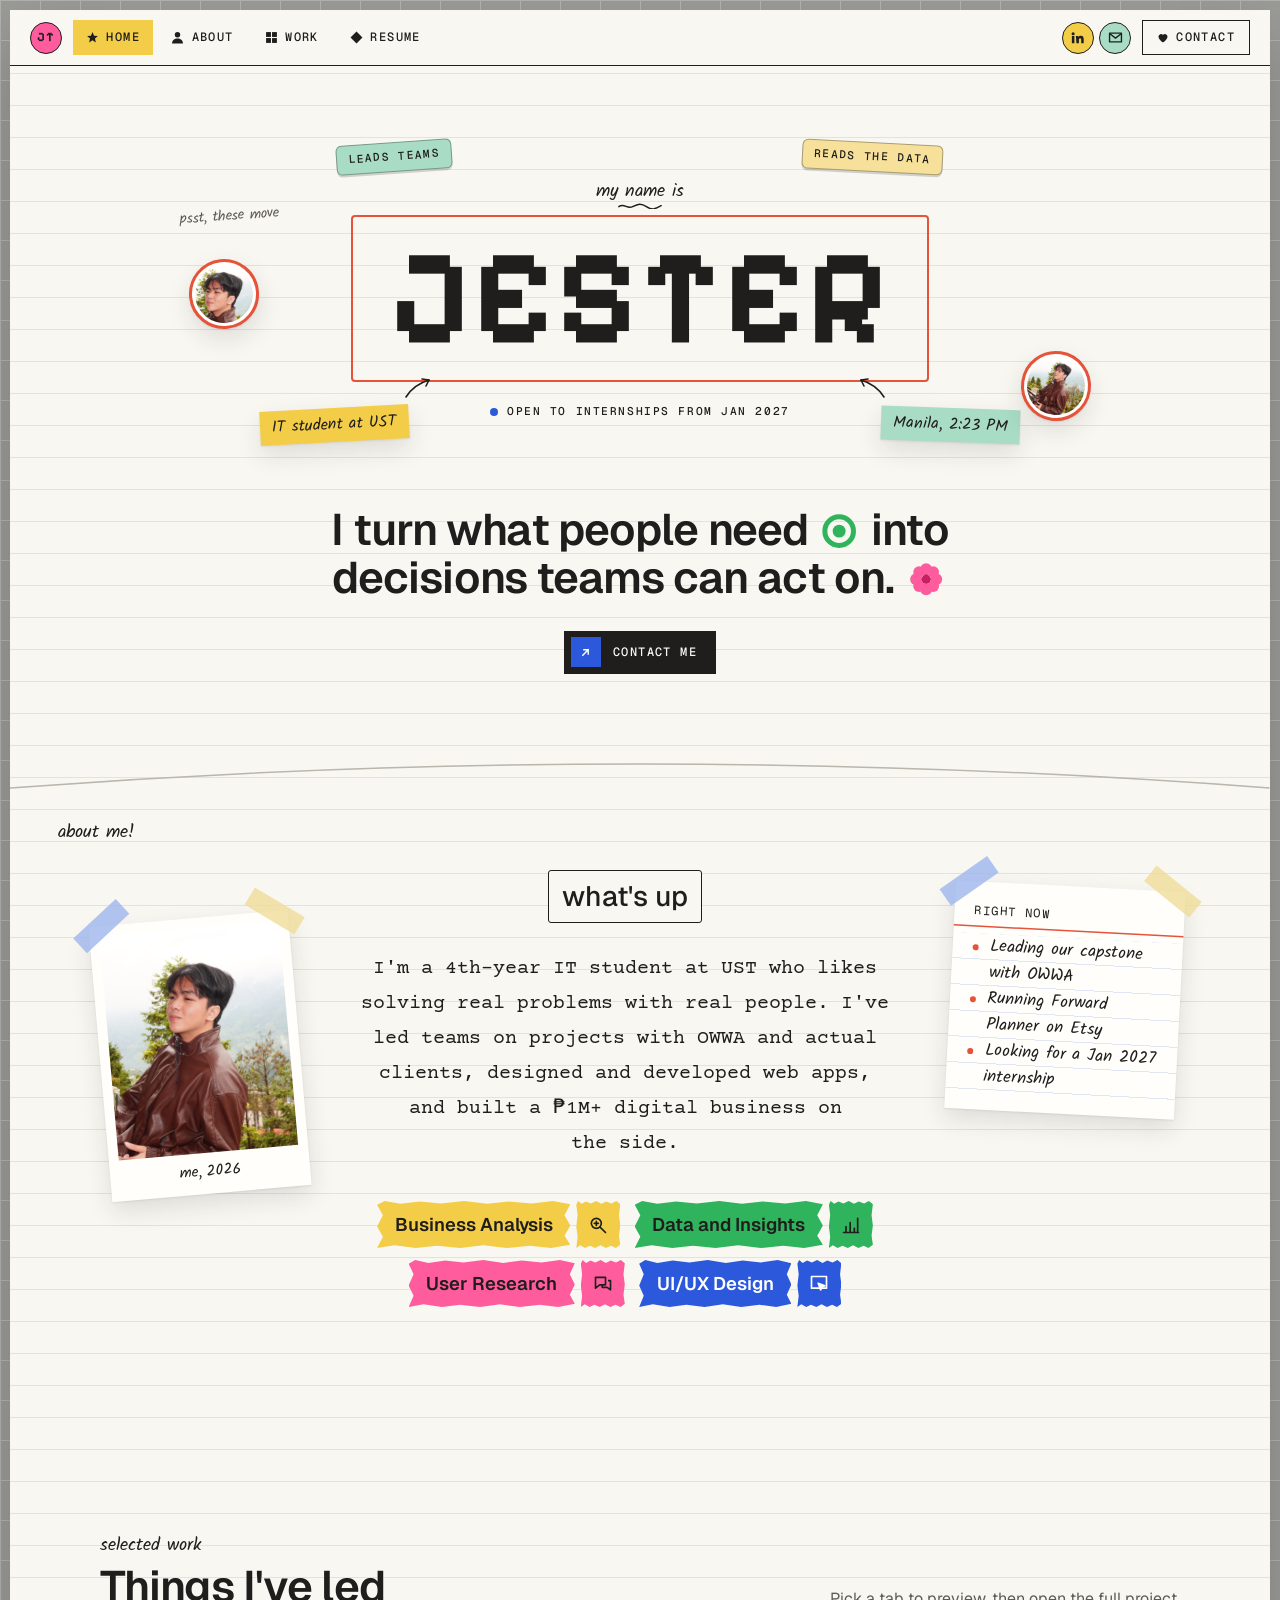
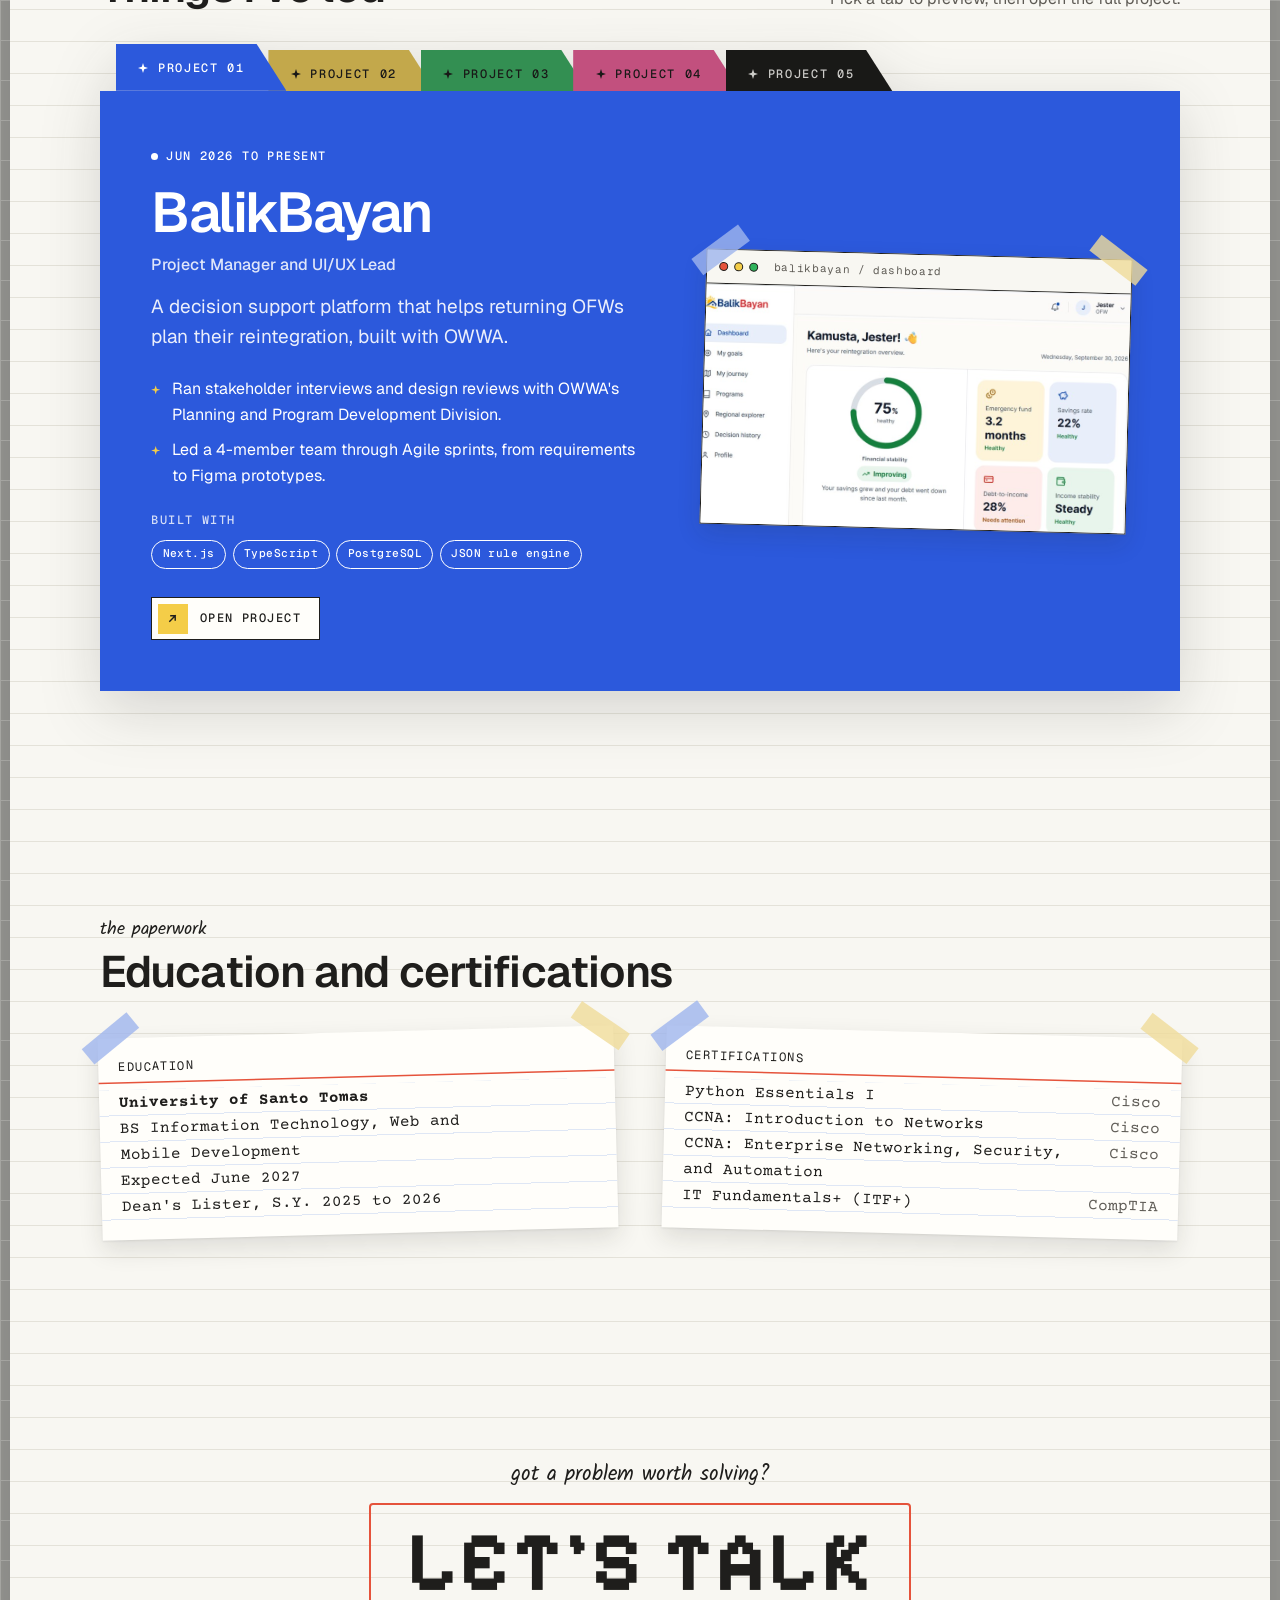
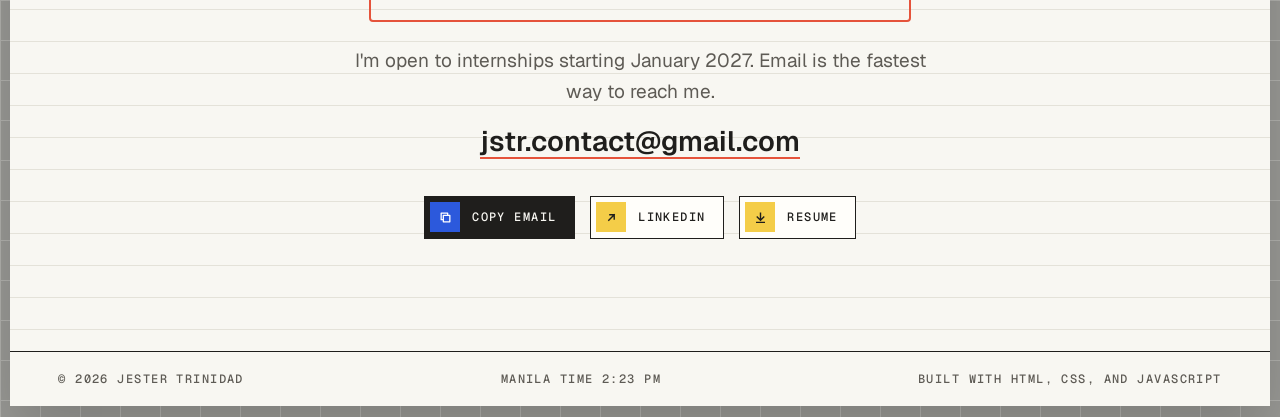
==== index.html @ 0c41a5ee "Launch Portfolio" ====
<!doctype html>
<html lang="en">
<head>
  <meta charset="utf-8">
  <meta name="viewport" content="width=device-width, initial-scale=1">
  <title>Jester Trinidad | IT student in analytics, business, and product</title>
  <meta name="description" content="Jester Trinidad is an IT student at the University of Santo Tomas who leads projects from stakeholder research to data-informed design.">

  <meta property="og:title" content="Jester Trinidad">
  <meta property="og:description" content="IT student at UST, founder of Forward Planner, and project lead on systems built with real clients.">
  <meta property="og:url" content="https://jestertrinidad.com">
  <meta property="og:type" content="website">

  <link rel="icon" href="assets/favicon.svg" type="image/svg+xml">

  <link rel="preconnect" href="https://fonts.googleapis.com">
  <link rel="preconnect" href="https://fonts.gstatic.com" crossorigin>
  <link href="https://fonts.googleapis.com/css2?family=Courier+Prime:wght@400;700&family=Geist:wght@400;500;600&family=Geist+Mono:wght@500&family=Kalam&family=Pixelify+Sans:wght@700&display=swap" rel="stylesheet">

  <link rel="stylesheet" href="css/base.css">
  <link rel="stylesheet" href="css/components.css">
  <link rel="stylesheet" href="css/pages.css">
</head>
<body>
  <a class="skip-link" href="#main">Skip to content</a>

  <div class="page">

    <!-- ============ Nav ============ -->
    <header class="nav mono">
      <nav class="nav__left" aria-label="Main">
        <a class="nav__logo" href="#top" aria-label="Jester Trinidad, home">JT</a>
        <a class="nav__link" href="#top" aria-current="page">
          <svg viewBox="0 0 24 24" fill="currentColor" aria-hidden="true"><path d="M12 2l2.9 6.6 7.1.6-5.4 4.7 1.6 7.1L12 17.3 5.8 21l1.6-7.1L2 9.2l7.1-.6z"/></svg>
          <span>Home</span>
        </a>
        <a class="nav__link" href="#about">
          <svg viewBox="0 0 24 24" fill="currentColor" aria-hidden="true"><circle cx="12" cy="7" r="5"/><path d="M2 23c0-6 4.5-9 10-9s10 3 10 9z"/></svg>
          <span>About</span>
        </a>
        <a class="nav__link" href="#work">
          <svg viewBox="0 0 24 24" fill="currentColor" aria-hidden="true"><rect x="2" y="2" width="9" height="9"/><rect x="13" y="2" width="9" height="9"/><rect x="2" y="13" width="9" height="9"/><rect x="13" y="13" width="9" height="9"/></svg>
          <span>Work</span>
        </a>
        <a class="nav__link" href="assets/Jester_Trinidad_Resume.pdf" download>
          <svg viewBox="0 0 24 24" fill="currentColor" aria-hidden="true"><path d="M12 1l11 11-11 11L1 12z"/></svg>
          <span>Resume</span>
        </a>
      </nav>

      <div class="nav__right">
        <a class="icon-btn icon-btn--butter" href="https://www.linkedin.com/in/jester-trinidad-b1739522a" target="_blank" rel="noopener" aria-label="LinkedIn">
          <svg viewBox="0 0 24 24" fill="currentColor" aria-hidden="true"><path d="M4.98 3.5a2.5 2.5 0 1 1 0 5 2.5 2.5 0 0 1 0-5zM3 9.5h4V21H3zM9.5 9.5h3.8v1.6h.05c.53-1 1.84-2.05 3.78-2.05 4.04 0 4.79 2.66 4.79 6.12V21h-4v-5.1c0-1.22-.02-2.78-1.7-2.78-1.7 0-1.96 1.33-1.96 2.7V21h-4z"/></svg>
        </a>
        <a class="icon-btn icon-btn--mint" href="mailto:jstr.contact@gmail.com" aria-label="Email">
          <svg viewBox="0 0 24 24" fill="none" stroke="currentColor" stroke-width="2.2" stroke-linejoin="round" aria-hidden="true"><rect x="2.5" y="5" width="19" height="14"/><path d="M3 6l9 7 9-7"/></svg>
        </a>
        <a class="nav__contact" href="#contact">
          <svg viewBox="0 0 24 24" fill="currentColor" aria-hidden="true"><path d="M12 21s-9-5.6-9-12a5 5 0 0 1 9-3 5 5 0 0 1 9 3c0 6.4-9 12-9 12z"/></svg>
          Contact
        </a>
      </div>
    </header>

    <main id="main">

      <!-- ============ Hero ============ -->
      <section class="hero" id="top">
        <div class="hero__stage">
          <span class="sticker sticker--mint hero__tag hero__tag--a" data-drag>Leads teams</span>
          <span class="sticker sticker--butter hero__tag hero__tag--b" data-drag>Reads the data</span>

          <p class="hand hero__hi">
            my name is
            <svg viewBox="0 0 50 8" fill="none" stroke="currentColor" stroke-width="1.6" stroke-linecap="round" aria-hidden="true"><path d="M2 5c6-4 9 3 15 0s9-4 15 0 9 3 16-1"/></svg>
          </p>

          <div class="namebox">
            <h1 class="namebox__name" aria-label="Jester Trinidad">
              <span aria-hidden="true">J</span><span aria-hidden="true">E</span><span aria-hidden="true">S</span><span aria-hidden="true">T</span><span aria-hidden="true">E</span><span aria-hidden="true">R</span>
            </h1>
          </div>

          <div class="hero__notes">
            <div class="hero__note-wrap hero__note-wrap--left">
              <svg viewBox="0 0 30 24" fill="none" stroke="currentColor" stroke-width="1.6" stroke-linecap="round" stroke-linejoin="round" aria-hidden="true"><path d="M3 21C8 13 16 7 26 4"/><path d="M19 3l7 1-3 6"/></svg>
              <span class="note note--butter" data-drag>IT student at UST</span>
            </div>

            <p class="status"><span class="status__dot" aria-hidden="true"></span>Open to internships from Jan 2027</p>

            <div class="hero__note-wrap hero__note-wrap--right">
              <svg viewBox="0 0 30 24" fill="none" stroke="currentColor" stroke-width="1.6" stroke-linecap="round" stroke-linejoin="round" aria-hidden="true"><path d="M3 21C8 13 16 7 26 4"/><path d="M19 3l7 1-3 6"/></svg>
              <span class="note note--mint" data-drag>Manila, <time data-clock>PH</time></span>
            </div>
          </div>

          <div class="avatar hero__avatar hero__avatar--a" data-drag>
            <img src="assets/images/jester-avatar.jpg" alt="" width="320" height="320">
          </div>
          <div class="avatar hero__avatar hero__avatar--b" data-drag>
            <img src="assets/images/jester-avatar-wide.jpg" alt="" width="320" height="320">
          </div>
          <p class="hand hero__hint" aria-hidden="true">psst, these move</p>
        </div>

        <h2 class="hero__line">
          I turn what people need
          <svg class="glyph" viewBox="0 0 24 24" aria-hidden="true"><circle cx="12" cy="12" r="10" fill="none" stroke="#2fb35c" stroke-width="3.5"/><circle cx="12" cy="12" r="4.5" fill="#2fb35c"/></svg>
          into decisions teams can act on.
          <svg class="glyph" viewBox="0 0 24 24" aria-hidden="true"><g fill="#ff5c9e"><circle cx="12" cy="5" r="4.2"/><circle cx="12" cy="19" r="4.2"/><circle cx="5" cy="12" r="4.2"/><circle cx="19" cy="12" r="4.2"/><circle cx="7" cy="7" r="4"/><circle cx="17" cy="7" r="4"/><circle cx="7" cy="17" r="4"/><circle cx="17" cy="17" r="4"/></g><circle cx="12" cy="12" r="3.2" fill="#c81e62"/></svg>
        </h2>

        <a class="btn" href="#contact">
          <span class="btn__icon"><svg viewBox="0 0 24 24" fill="none" stroke="currentColor" stroke-width="2.6" stroke-linecap="square" aria-hidden="true"><path d="M7 17L17 7M9 7h8v8"/></svg></span>
          Contact me
        </a>
      </section>

      <svg class="divider" viewBox="0 0 1200 40" preserveAspectRatio="none" fill="none" stroke="currentColor" stroke-width="1.5" aria-hidden="true"><path d="M0 34 Q600 -14 1200 34"/></svg>

      <!-- ============ About ============ -->
      <section class="section about" id="about">
        <p class="hand about__kicker">about me!</p>

        <div class="about__grid">
          <figure class="polaroid tape about__photo" data-drag>
            <img src="assets/images/jester-portrait.jpg" alt="Jester Trinidad in a brown leather jacket, leaning on a balcony rail with misty mountains behind him" width="800" height="1000">
            <figcaption>me, 2026</figcaption>
          </figure>

          <div class="about__center">
            <span class="boxlabel">what's up</span>
            <p class="about__text">
              I'm a 4th-year IT student at UST who likes solving real problems with real people.
              I've led teams on projects with OWWA and actual clients, designed and developed web apps,
              and built a ₱1M+ digital business on the side.
            </p>

            <ul class="chip-row">
              <li class="chip" style="--chip: var(--butter);">
                <span class="chip__label">Business Analysis</span>
                <span class="chip__icon"><svg viewBox="0 0 24 24" fill="none" stroke="currentColor" stroke-width="2" stroke-linecap="round" stroke-linejoin="round" aria-hidden="true"><circle cx="10" cy="10" r="6"/><path d="M14.5 14.5L21 21M7.5 10h5M10 7.5v5"/></svg></span>
              </li>
              <li class="chip" style="--chip: var(--green);">
                <span class="chip__label">Data and Insights</span>
                <span class="chip__icon"><svg viewBox="0 0 24 24" fill="none" stroke="currentColor" stroke-width="2" stroke-linecap="round" aria-hidden="true"><path d="M3 21h18M6 21v-7M11 21V9M16 21v-5M20 21V4"/></svg></span>
              </li>
              <li class="chip" style="--chip: var(--pink);">
                <span class="chip__label">User Research</span>
                <span class="chip__icon"><svg viewBox="0 0 24 24" fill="none" stroke="currentColor" stroke-width="2" stroke-linejoin="round" aria-hidden="true"><path d="M3 4h12v9H8l-5 4z"/><path d="M18 8h3v11l-4-3h-6v-3"/></svg></span>
              </li>
              <li class="chip" style="--chip: var(--blue); --chip-ink: #fff;">
                <span class="chip__label">UI/UX Design</span>
                <span class="chip__icon"><svg viewBox="0 0 24 24" fill="none" stroke="currentColor" stroke-width="2" stroke-linejoin="round" aria-hidden="true"><rect x="3" y="3" width="18" height="14"/><path d="M11 11l8 3-3.5 1.5L14 19z" fill="currentColor"/></svg></span>
              </li>
            </ul>
          </div>

          <aside class="index-card tape about__card" data-drag>
            <p class="index-card__title">Right now</p>
            <ul>
              <li>Leading our capstone with OWWA</li>
              <li>Running Forward Planner on Etsy</li>
              <li>Looking for a Jan 2027 internship</li>
            </ul>
          </aside>
        </div>
      </section>

      <!-- ============ Work ============ -->
      <section class="section work" id="work">
        <div class="work__head">
          <div>
            <p class="hand">selected work</p>
            <h2>Things I've led</h2>
          </div>
          <p class="muted">Pick a tab to preview, then open the full project.</p>
        </div>

        <div class="stack">
          <div class="stack__tabs" role="tablist" aria-label="Projects">
            <button class="stack__tab" role="tab" id="tab-1" aria-controls="panel-1" aria-selected="true" style="--tab: var(--blue); --tab-ink: #fff;">
              <svg viewBox="0 0 10 10" fill="currentColor" aria-hidden="true"><path d="M5 0l1.2 3.8L10 5 6.2 6.2 5 10 3.8 6.2 0 5l3.8-1.2z"/></svg>
              Project 01
            </button>
            <button class="stack__tab" role="tab" id="tab-2" aria-controls="panel-2" aria-selected="false" tabindex="-1" style="--tab: var(--butter); --tab-ink: var(--ink);">
              <svg viewBox="0 0 10 10" fill="currentColor" aria-hidden="true"><path d="M5 0l1.2 3.8L10 5 6.2 6.2 5 10 3.8 6.2 0 5l3.8-1.2z"/></svg>
              Project 02
            </button>
            <button class="stack__tab" role="tab" id="tab-3" aria-controls="panel-3" aria-selected="false" tabindex="-1" style="--tab: var(--green); --tab-ink: var(--ink);">
              <svg viewBox="0 0 10 10" fill="currentColor" aria-hidden="true"><path d="M5 0l1.2 3.8L10 5 6.2 6.2 5 10 3.8 6.2 0 5l3.8-1.2z"/></svg>
              Project 03
            </button>
            <button class="stack__tab" role="tab" id="tab-4" aria-controls="panel-4" aria-selected="false" tabindex="-1" style="--tab: var(--pink); --tab-ink: var(--ink);">
              <svg viewBox="0 0 10 10" fill="currentColor" aria-hidden="true"><path d="M5 0l1.2 3.8L10 5 6.2 6.2 5 10 3.8 6.2 0 5l3.8-1.2z"/></svg>
              Project 04
            </button>
            <button class="stack__tab" role="tab" id="tab-5" aria-controls="panel-5" aria-selected="false" tabindex="-1" style="--tab: var(--ink); --tab-ink: var(--paper);">
              <svg viewBox="0 0 10 10" fill="currentColor" aria-hidden="true"><path d="M5 0l1.2 3.8L10 5 6.2 6.2 5 10 3.8 6.2 0 5l3.8-1.2z"/></svg>
              Project 05
            </button>
          </div>

          <!-- 01 BalikBayan -->
          <article class="stack__panel" role="tabpanel" id="panel-1" aria-labelledby="tab-1" style="--panel: var(--blue); --panel-ink: #fff; --panel-accent: var(--butter);">
            <div>
              <p class="mono panel__meta">Jun 2026 to present</p>
              <h3 class="panel__title">BalikBayan</h3>
              <p class="panel__role">Project Manager and UI/UX Lead</p>
              <p class="panel__lede">A decision support platform that helps returning OFWs plan their reintegration, built with OWWA.</p>
              <ul class="panel__points">
                <li>Ran stakeholder interviews and design reviews with OWWA&#x27;s Planning and Program Development Division.</li>
                <li>Led a 4-member team through Agile sprints, from requirements to Figma prototypes.</li>
              </ul>
              <p class="mono panel__label">Built with</p>
              <ul class="tech"><li>Next.js</li><li>TypeScript</li><li>PostgreSQL</li><li>JSON rule engine</li></ul>
              <div class="panel__actions">
                <a class="btn btn--light" href="projects/balikbayan.html">
                  <span class="btn__icon"><svg viewBox="0 0 24 24" fill="none" stroke="currentColor" stroke-width="2.6" stroke-linecap="square" aria-hidden="true"><path d="M7 17L17 7M9 7h8v8"/></svg></span>
                  Open project
                </a>
              </div>
            </div>
            <a class="shot tape panel__shot" href="projects/balikbayan.html" tabindex="-1" aria-hidden="true"><div class="shot__bar" aria-hidden="true"><span></span><span></span><span></span><span class="shot__url">balikbayan / dashboard</span></div><img src="assets/images/projects/balikbayan.jpg" alt="BalikBayan dashboard showing a financial stability score and cards for emergency fund, savings rate, debt-to-income, and income stability" loading="lazy"></a>
          </article>
          <!-- 02 Just Elias -->
          <article class="stack__panel" role="tabpanel" id="panel-2" aria-labelledby="tab-2" hidden style="--panel: var(--butter); --panel-ink: var(--ink); --panel-accent: var(--red);">
            <div>
              <p class="mono panel__meta">Jan 2023 to present</p>
              <h3 class="panel__title"> Forward Planner</h3>
              <p class="panel__role">Founder and Growth Strategist</p>
              <p class="panel__lede">My digital business. I sell digital planners on Etsy through Forward Planner and run paid promotions for app and digital product brands.</p>
              <ul class="panel__points">
                <li>Grew the business to ₱1M+ in revenue within 18 months.</li>
                <li>Compared engagement across 3 platforms, shifted to short-form video, and grew a 500K+ combined audience.</li>
              </ul>
              <p class="mono panel__label">Skills used</p>
              <ul class="tech"><li>Social analytics</li><li>Etsy</li><li>Pricing</li><li>Negotiation</li></ul>
              <div class="panel__actions">
                <a class="btn btn--light" href="projects/just-elias.html">
                  <span class="btn__icon"><svg viewBox="0 0 24 24" fill="none" stroke="currentColor" stroke-width="2.6" stroke-linecap="square" aria-hidden="true"><path d="M7 17L17 7M9 7h8v8"/></svg></span>
                  Open project
                </a>
              </div>
            </div>
            <a class="shot tape panel__shot" href="projects/just-elias.html" tabindex="-1" aria-hidden="true"><div class="shot__bar" aria-hidden="true"><span></span><span></span><span></span><span class="shot__url">etsy.com/shop/ForwardPlanner</span></div><div class="shot__cover" style="--cover: var(--card);"><strong>FORWARD PLANNER</strong><span>digital planners on Etsy</span></div></a>
          </article>
          <!-- 03 Komyut AI -->
          <article class="stack__panel" role="tabpanel" id="panel-3" aria-labelledby="tab-3" hidden style="--panel: var(--green); --panel-ink: var(--ink); --panel-accent: var(--ink);">
            <div>
              <p class="mono panel__meta">May 2026</p>
              <h3 class="panel__title">Komyut AI</h3>
              <p class="panel__role">UI/UX Designer and Backend Developer</p>
              <p class="panel__lede">A web app that helps Metro Manila commuters plan better trips, with AI suggestions on when to leave and how crowded the ride will be.</p>
              <ul class="panel__points">
                <li>Designed the UI and wireframes for the whole app.</li>
                <li>Built the Google Maps API integration and user authentication with a teammate.</li>
              </ul>
              <p class="mono panel__label">Built with</p>
              <ul class="tech"><li>React</li><li>Tailwind CSS</li><li>Google Maps API</li><li>OpenAI API</li><li>MongoDB</li></ul>
              <div class="panel__actions">
                <a class="btn btn--light" href="projects/komyut-ai.html">
                  <span class="btn__icon"><svg viewBox="0 0 24 24" fill="none" stroke="currentColor" stroke-width="2.6" stroke-linecap="square" aria-hidden="true"><path d="M7 17L17 7M9 7h8v8"/></svg></span>
                  Open project
                </a>
              </div>
            </div>
            <a class="shot tape panel__shot" href="projects/komyut-ai.html" tabindex="-1" aria-hidden="true"><div class="shot__bar" aria-hidden="true"><span></span><span></span><span></span><span class="shot__url">komyut-ai</span></div><img src="assets/images/projects/komyut-ai.jpg" alt="Komyut AI landing page with the headline Smarter Commutes. Better Everyday., a route search form, and an illustration of a yellow jeepney in Manila" loading="lazy"></a>
          </article>
          <!-- 04 RMTY Designs -->
          <article class="stack__panel" role="tabpanel" id="panel-4" aria-labelledby="tab-4" hidden style="--panel: var(--pink); --panel-ink: var(--ink); --panel-accent: var(--ink);">
            <div>
              <p class="mono panel__meta">Aug 2025 to May 2026</p>
              <h3 class="panel__title">RMTY Designs</h3>
              <p class="panel__role">Project Manager and Product Designer</p>
              <p class="panel__lede">A centralized communication system for RMTY Designs, an architecture studio.</p>
              <ul class="panel__points">
                <li>Coordinated an 8-member team and turned client requirements into features and milestones.</li>
                <li>Built backend messaging features, including an SMS API integration.</li>
              </ul>
              <p class="mono panel__label">Built with</p>
              <ul class="tech"><li>Laravel</li><li>React</li><li>SQL</li><li>Apache</li><li>Linux</li></ul>
              <div class="panel__actions">
                <a class="btn btn--light" href="projects/rmty-designs.html">
                  <span class="btn__icon"><svg viewBox="0 0 24 24" fill="none" stroke="currentColor" stroke-width="2.6" stroke-linecap="square" aria-hidden="true"><path d="M7 17L17 7M9 7h8v8"/></svg></span>
                  Open project
                </a>
              </div>
            </div>
            <a class="shot tape panel__shot" href="projects/rmty-designs.html" tabindex="-1" aria-hidden="true"><div class="shot__bar" aria-hidden="true"><span></span><span></span><span></span><span class="shot__url">rmtyarchitects.com</span></div><img src="assets/images/projects/rmty.jpg" alt="RMTY Designs website hero showing a modern house with a curved roof surrounded by palm trees" loading="lazy"></a>
          </article>
          <!-- 05 4 Siblings Motorcycle Service -->
          <article class="stack__panel" role="tabpanel" id="panel-5" aria-labelledby="tab-5" hidden style="--panel: var(--ink); --panel-ink: var(--paper); --panel-accent: var(--mint);">
            <div>
              <p class="mono panel__meta">Aug to Sep 2026</p>
              <h3 class="panel__title">4 Siblings Motorcycle Service</h3>
              <p class="panel__role">Project Manager, Business Analysis</p>
              <p class="panel__lede">An operations system design for a motorcycle repair shop, covering job orders, parts usage, and customer records.</p>
              <ul class="panel__points">
                <li>Mapped current workflows with the owner and diagnosed pain points.</li>
                <li>Translated findings into data requirements, KPIs, and BI dashboards.</li>
              </ul>
              <p class="mono panel__label">Methods</p>
              <ul class="tech"><li>Process mapping</li><li>KPIs</li><li>BI dashboards</li><li>Project charter</li></ul>
              <div class="panel__actions">
                <a class="btn btn--light" href="projects/4-siblings.html">
                  <span class="btn__icon"><svg viewBox="0 0 24 24" fill="none" stroke="currentColor" stroke-width="2.6" stroke-linecap="square" aria-hidden="true"><path d="M7 17L17 7M9 7h8v8"/></svg></span>
                  Open project
                </a>
              </div>
            </div>
            <a class="shot tape panel__shot" href="projects/4-siblings.html" tabindex="-1" aria-hidden="true"><div class="shot__bar" aria-hidden="true"><span></span><span></span><span></span><span class="shot__url">4-siblings / solution design</span></div><div class="shot__cover" style="--cover: var(--mint);"><strong>4 SIBLINGS</strong><span>motorcycle service operations</span></div></a>
          </article>
        </div>
      </section>

      <!-- ============ Paperwork ============ -->
      <section class="section paperwork">
        <div class="paperwork__head">
          <p class="hand">the paperwork</p>
          <h2>Education and certifications</h2>
        </div>
        <div class="paperwork__grid">
          <div class="index-card tape" style="font-family: 'Courier Prime', 'Courier New', Courier, monospace; font-size: 1rem;">
            <p class="index-card__title">Education</p>
            <p><strong>University of Santo Tomas</strong></p>
            <p>BS Information Technology, Web and Mobile Development</p>
            <p>Expected June 2027</p>
            <p>Dean's Lister, S.Y. 2025 to 2026</p>
          </div>
          <div class="index-card tape" style="font-family: 'Courier Prime', 'Courier New', Courier, monospace; font-size: 1rem;">
            <p class="index-card__title">Certifications</p>
            <ul class="cert-list">
              <li><span>Python Essentials I</span><span>Cisco</span></li>
              <li><span>CCNA: Introduction to Networks</span><span>Cisco</span></li>
              <li><span>CCNA: Enterprise Networking, Security, and Automation</span><span>Cisco</span></li>
              <li><span>IT Fundamentals+ (ITF+)</span><span>CompTIA</span></li>
            </ul>
          </div>
        </div>
      </section>

      <!-- ============ Contact ============ -->
      <section class="section contact" id="contact">
        <p class="hand">got a problem worth solving?</p>
        <div class="namebox">
          <h2 class="namebox__name" aria-label="Let's talk">
            <span aria-hidden="true">L</span><span aria-hidden="true">E</span><span aria-hidden="true">T</span><span aria-hidden="true">'</span><span aria-hidden="true">S</span><span aria-hidden="true">&nbsp;</span><span aria-hidden="true">T</span><span aria-hidden="true">A</span><span aria-hidden="true">L</span><span aria-hidden="true">K</span>
          </h2>
        </div>
        <p class="contact__lede">I'm open to internships starting January 2027. Email is the fastest way to reach me.</p>
        <a class="contact__email" href="mailto:jstr.contact@gmail.com">jstr.contact@gmail.com</a>

        <div class="contact__actions">
          <button class="btn" type="button" data-copy="jstr.contact@gmail.com">
            <span class="btn__icon"><svg viewBox="0 0 24 24" fill="none" stroke="currentColor" stroke-width="2.4" stroke-linejoin="round" aria-hidden="true"><rect x="8" y="8" width="12" height="12"/><path d="M16 8V4H4v12h4"/></svg></span>
            Copy email
          </button>
          <a class="btn btn--light" href="https://www.linkedin.com/in/jester-trinidad-b1739522a" target="_blank" rel="noopener">
            <span class="btn__icon"><svg viewBox="0 0 24 24" fill="none" stroke="currentColor" stroke-width="2.6" stroke-linecap="square" aria-hidden="true"><path d="M7 17L17 7M9 7h8v8"/></svg></span>
            LinkedIn
          </a>
          <a class="btn btn--light" href="assets/Jester_Trinidad_Resume.pdf" download>
            <span class="btn__icon"><svg viewBox="0 0 24 24" fill="none" stroke="currentColor" stroke-width="2.6" stroke-linecap="square" aria-hidden="true"><path d="M12 4v12M6 11l6 6 6-6M5 21h14"/></svg></span>
            Resume
          </a>
        </div>
      </section>
    </main>

    <footer class="footer mono">
      <span>&copy; <span data-year>2026</span> Jester Trinidad</span>
      <span>Manila time <time data-clock>PH</time></span>
      <span>Built with HTML, CSS, and JavaScript</span>
    </footer>
  </div>

  <div class="toast" role="status" aria-live="polite"></div>

  <script src="js/main.js" defer></script>
</body>
</html>
---- css/base.css ----
/* ==========================================================
   base.css
   Design tokens, reset, typography, paper backgrounds.
   To change the look of the whole site, start here.
   ========================================================== */

:root {
  /* Color */
  --desk: #9a9a96;          /* grid behind the page */
  --desk-line: #b1b1ad;
  --paper: #f8f7f2;         /* notebook page */
  --paper-rule: #e4e2d9;    /* ruled lines */
  --card: #fffefa;          /* polaroids, index cards */
  --ink: #1f1e1c;           /* main text */
  --ink-soft: #5e5b55;      /* secondary text */
  --line: #1f1e1c;          /* outlines */

  --red: #e5533b;           /* name box outline */
  --blue: #2c59dc;
  --mint: #a8dcc5;
  --butter: #f4cd48;
  --pink: #ff5c9e;
  --green: #2fb35c;
  --sky: #cddcff;

  /* Type */
  --font-pixel: "Pixelify Sans", "Courier New", monospace;
  --font-body: "Geist", "Segoe UI", system-ui, sans-serif;
  --font-mono: "Geist Mono", ui-monospace, "SFMono-Regular", monospace;
  --font-hand: "Kalam", "Segoe Print", cursive;

  --text-xs: 0.75rem;
  --text-sm: 0.875rem;
  --text-base: 1rem;
  --text-lg: 1.1875rem;
  --text-xl: clamp(1.4rem, 1.2rem + 0.9vw, 1.75rem);
  --text-2xl: clamp(1.9rem, 1.4rem + 2.2vw, 2.75rem);
  --text-name: clamp(3.75rem, 2rem + 8vw, 8.5rem);

  /* Space */
  --gutter: clamp(1.25rem, 4vw, 3rem);
  --section: clamp(4rem, 9vw, 7rem);

  /* Shape and depth */
  --radius-sm: 4px;
  --radius-md: 10px;
  --shadow-soft: 0 1px 2px rgba(31, 30, 28, 0.08), 0 10px 24px rgba(31, 30, 28, 0.12);
  --shadow-lift: 0 2px 6px rgba(31, 30, 28, 0.1), 0 20px 40px rgba(31, 30, 28, 0.18);

  /* Motion */
  --ease: cubic-bezier(0.22, 0.7, 0.2, 1);
  --spring: cubic-bezier(0.34, 1.56, 0.64, 1);
  --dur: 220ms;
}

/* Reset */
*,
*::before,
*::after { box-sizing: border-box; }

html {
  -webkit-text-size-adjust: 100%;
  scroll-behavior: smooth;
  scroll-padding-top: 5rem;
}

body {
  margin: 0;
  padding: clamp(6px, 0.8vw, 12px);
  color: var(--ink);
  font-family: var(--font-body);
  font-size: var(--text-base);
  line-height: 1.6;
  -webkit-font-smoothing: antialiased;
  background-color: var(--desk);
  background-image:
    linear-gradient(var(--desk-line) 1.5px, transparent 1.5px),
    linear-gradient(90deg, var(--desk-line) 1.5px, transparent 1.5px);
  background-size: 40px 40px;
}

img,
svg { display: block; max-width: 100%; }

img { height: auto; }

p,
figure,
h1,
h2,
h3 { margin: 0; }

ul { margin: 0; padding: 0; list-style: none; }

a { color: inherit; }

button { font: inherit; color: inherit; }

h1,
h2,
h3 {
  font-weight: 600;
  line-height: 1.1;
  letter-spacing: -0.02em;
  text-wrap: balance;
}

p { text-wrap: pretty; }

/* The notebook page that holds everything */
.page {
  max-width: 1440px;
  margin-inline: auto;
  overflow: hidden;
  background-color: var(--paper);
  background-image: repeating-linear-gradient(
    to bottom,
    transparent 0 31px,
    var(--paper-rule) 31px 32px
  );
  box-shadow: 0 30px 60px rgba(0, 0, 0, 0.18);
}

/* Shared text styles */
.hand {
  font-family: var(--font-hand);
  font-weight: 400;
  letter-spacing: 0;
}

.mono {
  font-family: var(--font-mono);
  font-size: var(--text-xs);
  font-weight: 500;
  letter-spacing: 0.12em;
  text-transform: uppercase;
}

.muted { color: var(--ink-soft); }

.section { padding: var(--section) var(--gutter); }

/* Accessibility */
.visually-hidden {
  position: absolute !important;
  width: 1px;
  height: 1px;
  overflow: hidden;
  clip: rect(0 0 0 0);
  white-space: nowrap;
}

.skip-link {
  position: absolute;
  left: 1rem;
  top: -100px;
  z-index: 100;
  padding: 0.6rem 1rem;
  background: var(--ink);
  color: var(--paper);
  text-decoration: none;
}

.skip-link:focus { top: 1rem; }

:focus-visible {
  outline: 3px solid var(--blue);
  outline-offset: 3px;
}

::selection { background: var(--butter); }

@media (prefers-reduced-motion: reduce) {
  *,
  *::before,
  *::after {
    animation-duration: 0.01ms !important;
    animation-iteration-count: 1 !important;
    transition-duration: 0.01ms !important;
  }

  html { scroll-behavior: auto; }
}
---- css/components.css ----
/* ==========================================================
   components.css
   Reusable pieces: nav, buttons, stickers, name box, avatars,
   polaroids, tape, skill chips, index cards, project tabs, toast.
   ========================================================== */

/* ---------- Nav ---------- */
.nav {
  position: sticky;
  top: 0;
  z-index: 60;
  display: flex;
  align-items: stretch;
  justify-content: space-between;
  gap: 1rem;
  padding: 0.6rem clamp(0.75rem, 2vw, 1.25rem);
  border-bottom: 1.5px solid var(--line);
  background: var(--paper);
}

.nav__left,
.nav__right {
  display: flex;
  align-items: center;
  gap: 0.35rem;
}

.nav__logo {
  display: grid;
  place-items: center;
  width: 32px;
  height: 32px;
  margin-right: 0.35rem;
  border: 1.5px solid var(--line);
  border-radius: 50%;
  background: var(--pink);
  font: 700 0.8rem/1 var(--font-pixel);
  text-decoration: none;
  transition: transform 400ms var(--spring);
}

.nav__logo:hover { transform: rotate(-20deg) scale(1.08); }

.nav__link {
  display: inline-flex;
  align-items: center;
  gap: 0.45rem;
  padding: 0.5rem 0.8rem;
  text-decoration: none;
  transition: background-color var(--dur) var(--ease);
}

.nav__link svg { width: 13px; height: 13px; }

.nav__link:hover { background: rgba(244, 205, 72, 0.45); }

.nav__link[aria-current="page"] { background: var(--butter); }

.icon-btn {
  display: grid;
  place-items: center;
  width: 32px;
  height: 32px;
  border: 1.5px solid var(--line);
  border-radius: 50%;
  text-decoration: none;
  transition: transform 300ms var(--spring);
}

.icon-btn svg { width: 15px; height: 15px; }
.icon-btn:hover { transform: translateY(-3px) rotate(-8deg); }
.icon-btn--butter { background: var(--butter); }
.icon-btn--pink { background: var(--pink); }
.icon-btn--mint { background: var(--mint); }

.nav__contact {
  display: inline-flex;
  align-items: center;
  gap: 0.45rem;
  margin-left: 0.35rem;
  padding: 0.45rem 0.85rem;
  border: 1.5px solid var(--line);
  text-decoration: none;
  transition: background-color var(--dur) var(--ease), color var(--dur) var(--ease);
}

.nav__contact svg { width: 12px; height: 12px; }
.nav__contact:hover { background: var(--ink); color: var(--paper); }

@media (max-width: 760px) {
  .nav__link span { display: none; }
  .nav__link { padding: 0.5rem 0.6rem; }
  .nav__link svg { width: 15px; height: 15px; }
  .icon-btn--mint { display: none; }
}

@media (max-width: 420px) {
  .nav__right .icon-btn { display: none; }
}

/* ---------- Buttons ---------- */
.btn {
  display: inline-flex;
  align-items: center;
  gap: 0.75rem;
  padding: 0.35rem 1.1rem 0.35rem 0.35rem;
  border: 1.5px solid var(--line);
  background: var(--ink);
  color: var(--paper);
  font-family: var(--font-mono);
  font-size: var(--text-xs);
  font-weight: 500;
  letter-spacing: 0.12em;
  text-transform: uppercase;
  text-decoration: none;
  cursor: pointer;
  box-shadow: 0 0 0 var(--ink);
  transition:
    transform var(--dur) var(--ease),
    box-shadow var(--dur) var(--ease);
}

.btn__icon {
  display: grid;
  place-items: center;
  width: 30px;
  height: 30px;
  background: var(--blue);
  color: #fff;
}

.btn__icon svg { width: 13px; height: 13px; transition: transform var(--dur) var(--ease); }

.btn:hover {
  transform: translate(-3px, -3px);
  box-shadow: 4px 4px 0 var(--blue);
}

.btn:hover .btn__icon svg { transform: rotate(45deg); }

.btn:active {
  transform: translate(0, 0);
  box-shadow: 0 0 0 var(--blue);
}

.btn--light {
  background: var(--card);
  color: var(--ink);
}

.btn--light .btn__icon { background: var(--butter); color: var(--ink); }
.btn--light:hover { box-shadow: 4px 4px 0 var(--ink); }

/* ---------- Stickers and notes ---------- */
.sticker {
  display: inline-block;
  padding: 0.3rem 0.7rem;
  border: 1.5px solid rgba(31, 30, 28, 0.35);
  border-radius: 6px;
  font-family: var(--font-mono);
  font-size: 0.7rem;
  font-weight: 500;
  letter-spacing: 0.12em;
  text-transform: uppercase;
  white-space: nowrap;
  box-shadow: 0 2px 0 rgba(31, 30, 28, 0.18);
}

.sticker--mint { background: var(--mint); }
.sticker--butter { background: #f7e19a; }

.note {
  display: inline-block;
  padding: 0.45rem 0.75rem;
  font-family: var(--font-hand);
  font-size: 1rem;
  line-height: 1.2;
  white-space: nowrap;
  box-shadow: var(--shadow-soft);
}

.note--butter { background: var(--butter); }
.note--mint { background: var(--mint); }

/* ---------- Name box ---------- */
.namebox {
  display: inline-block;
  padding: clamp(0.6rem, 1.5vw, 1.1rem) clamp(1.25rem, 3vw, 2.25rem);
  border: 2px solid var(--red);
  border-radius: 4px;
}

.namebox__name {
  display: flex;
  font-family: var(--font-pixel);
  font-size: var(--text-name);
  font-weight: 700;
  line-height: 0.95;
  letter-spacing: 0.02em;
}

.namebox__name span {
  display: inline-block;
  transition: transform 320ms var(--spring), color 200ms var(--ease);
}

.namebox__name span:hover {
  transform: translateY(-10px) rotate(-6deg);
  color: var(--red);
}

/* ---------- Status line ---------- */
.status {
  display: inline-flex;
  align-items: center;
  gap: 0.55rem;
}

.status__dot {
  position: relative;
  width: 8px;
  height: 8px;
  border-radius: 50%;
  background: var(--blue);
}

.status__dot::after {
  content: "";
  position: absolute;
  inset: -4px;
  border-radius: 50%;
  border: 2px solid var(--blue);
  opacity: 0;
  animation: ping 2.4s var(--ease) infinite;
}

@keyframes ping {
  0% { transform: scale(0.6); opacity: 0.8; }
  80%, 100% { transform: scale(1.8); opacity: 0; }
}

/* ---------- Draggable items ---------- */
[data-drag] {
  --dx: 0px;
  --dy: 0px;
  --r: 0deg;
  transform: translate(var(--dx), var(--dy)) rotate(var(--r));
  cursor: grab;
  touch-action: none;
  user-select: none;
  -webkit-user-select: none;
  transition: box-shadow var(--dur) var(--ease), scale var(--dur) var(--ease);
}

[data-drag]:hover { scale: 1.03; }

[data-drag].is-dragging {
  cursor: grabbing;
  scale: 1.06;
  z-index: 40;
  box-shadow: var(--shadow-lift);
}

[data-drag] img { pointer-events: none; }

/* ---------- Avatar ---------- */
.avatar {
  width: clamp(54px, 5.5vw, 70px);
  aspect-ratio: 1;
  padding: 3px;
  border: 3px solid var(--red);
  border-radius: 50%;
  background: var(--card);
  box-shadow: var(--shadow-soft);
}

.avatar img {
  width: 100%;
  height: 100%;
  border-radius: 50%;
  object-fit: cover;
}

/* ---------- Tape ---------- */
.tape {
  position: relative;
}

.tape::before,
.tape::after {
  content: "";
  position: absolute;
  top: -10px;
  width: 58px;
  height: 20px;
  opacity: 0.8;
  pointer-events: none;
}

.tape::before {
  left: -16px;
  background: #9fb6ee;
  transform: rotate(-38deg);
}

.tape::after {
  right: -16px;
  background: #f1dc9a;
  transform: rotate(36deg);
}

/* ---------- Polaroid ---------- */
.polaroid {
  width: 100%;
  padding: 10px 10px 0;
  background: var(--card);
  box-shadow: var(--shadow-soft);
}

.polaroid img {
  width: 100%;
  aspect-ratio: 4 / 5;
  object-fit: cover;
}

.polaroid figcaption {
  padding: 0.45rem 0 0.6rem;
  font-family: var(--font-hand);
  font-size: 0.95rem;
  text-align: center;
}

/* ---------- Boxed label ---------- */
.boxlabel {
  display: inline-block;
  padding: 0.2rem 0.8rem;
  border: 1.5px solid var(--line);
  border-radius: 3px;
  background: var(--paper);
  font-size: var(--text-xl);
  font-weight: 500;
}

/* ---------- Skill chips (torn paper) ---------- */
.chip-row {
  display: flex;
  flex-wrap: wrap;
  justify-content: center;
  gap: 0.75rem 0.9rem;
}

.chip {
  display: inline-flex;
  align-items: stretch;
  gap: 6px;
  transition: transform 320ms var(--spring);
}

.chip:nth-child(odd):hover { transform: rotate(-3deg) translateY(-3px); }
.chip:nth-child(even):hover { transform: rotate(3deg) translateY(-3px); }

.chip__label,
.chip__icon {
  --torn: polygon(
    0 8%, 4% 0, 12% 6%, 22% 1%, 33% 5%, 45% 0, 57% 6%, 68% 1%, 80% 5%, 91% 0, 100% 7%,
    97% 30%, 100% 52%, 97% 74%, 100% 93%,
    90% 100%, 79% 95%, 67% 100%, 55% 94%, 43% 100%, 31% 95%, 20% 100%, 9% 94%, 0 100%,
    3% 76%, 0 54%, 3% 30%
  );
  clip-path: var(--torn);
  background: var(--chip, var(--butter));
}

.chip__label {
  padding: 0.55rem 1.1rem;
  font-size: clamp(0.95rem, 0.85rem + 0.4vw, 1.15rem);
  font-weight: 600;
  color: var(--chip-ink, var(--ink));
}

.chip__icon {
  display: grid;
  place-items: center;
  width: 44px;
  background: var(--chip-2, var(--chip));
  color: var(--chip-ink, var(--ink));
}

.chip__icon svg { width: 20px; height: 20px; }

/* ---------- Index card ---------- */
.index-card {
  /* 18px top padding + 22px title + 12px gap = text starts at 52px.
     Rules repeat every 26px so each line of text sits on one. */
  padding: 18px 1.25rem 1.25rem;
  background:
    linear-gradient(var(--red), var(--red)) 0 44px / 100% 1.5px no-repeat,
    repeating-linear-gradient(to bottom, transparent 0 25px, #dfe7f5 25px 26px) 0 52px / 100% calc(100% - 52px) no-repeat,
    var(--card);
  box-shadow: var(--shadow-soft);
  font-family: var(--font-hand);
  font-size: 1.05rem;
  line-height: 26px;
}

.index-card__title {
  margin-bottom: 12px;
  font-family: var(--font-mono);
  font-size: var(--text-xs);
  letter-spacing: 0.12em;
  line-height: 22px;
  text-transform: uppercase;
}

/* ---------- Project tabs ---------- */
.stack__tabs {
  display: flex;
  overflow-x: auto;
  padding-left: clamp(0.5rem, 2vw, 1rem);
  scrollbar-width: none;
}

.stack__tabs::-webkit-scrollbar { display: none; }

.stack__tab {
  --tab: var(--ink);
  --tab-ink: var(--paper);
  position: relative;
  flex: none;
  display: inline-flex;
  align-items: center;
  gap: 0.6rem;
  margin-right: -18px;
  padding: 0.95rem 2.6rem 0.8rem 1.4rem;
  border: 0;
  background: var(--tab);
  color: var(--tab-ink);
  font-family: var(--font-mono);
  font-size: var(--text-xs);
  font-weight: 500;
  letter-spacing: 0.14em;
  text-transform: uppercase;
  cursor: pointer;
  clip-path: polygon(0 0, calc(100% - 30px) 0, 100% 100%, 0 100%);
  filter: brightness(0.82) saturate(0.85);
  transform: translateY(6px);
  transition:
    transform var(--dur) var(--ease),
    filter var(--dur) var(--ease);
}

.stack__tab svg { width: 10px; height: 10px; }

.stack__tab:hover { transform: translateY(0); filter: none; }

.stack__tab[aria-selected="true"] {
  z-index: 2;
  filter: none;
  transform: translateY(0);
}

.stack__tab:focus-visible { outline-offset: -4px; outline-color: var(--paper); }

.stack__panel {
  --panel: var(--ink);
  --panel-ink: var(--paper);
  display: grid;
  grid-template-columns: minmax(0, 1fr) minmax(0, 0.85fr);
  gap: clamp(2rem, 4vw, 3.5rem);
  padding: clamp(1.75rem, 4vw, 3.25rem);
  background: var(--panel);
  color: var(--panel-ink);
}

.stack__panel[hidden] { display: none; }

.stack__panel.is-entering { animation: panel-in 420ms var(--ease); }

@keyframes panel-in {
  from { opacity: 0; transform: translateY(10px); }
  to { opacity: 1; transform: none; }
}

.panel__meta {
  display: inline-flex;
  align-items: center;
  gap: 0.5rem;
  margin-bottom: 1rem;
}

.panel__meta::before {
  content: "";
  width: 7px;
  height: 7px;
  border-radius: 50%;
  background: currentColor;
}

.panel__title {
  margin-bottom: 0.75rem;
  font-size: clamp(2.25rem, 1.5rem + 3vw, 3.5rem);
  letter-spacing: -0.03em;
}

.panel__lede {
  max-width: 40ch;
  margin-bottom: 1.5rem;
  font-size: var(--text-lg);
  opacity: 0.9;
}

.panel__points li {
  position: relative;
  margin-bottom: 0.6rem;
  padding-left: 1.3rem;
  max-width: 52ch;
}

.panel__points li::before {
  content: "";
  position: absolute;
  left: 0;
  top: 0.55em;
  width: 9px;
  height: 9px;
  background: var(--panel-accent, var(--butter));
  clip-path: polygon(50% 0, 62% 38%, 100% 50%, 62% 62%, 50% 100%, 38% 62%, 0 50%, 38% 38%);
}

.panel__card {
  align-self: center;
  color: var(--ink);
  transform: rotate(1.5deg);
  transition: transform 400ms var(--spring);
}

.panel__card:hover { transform: rotate(-0.5deg) translateY(-4px); }

.panel__card dl {
  margin: 0;
  display: grid;
  gap: 0;
}

.panel__card dt {
  font-family: var(--font-mono);
  font-size: 0.68rem;
  letter-spacing: 0.12em;
  line-height: 26px;
  text-transform: uppercase;
  color: var(--ink-soft);
}

.panel__card dd {
  margin: 0 0 26px;
  font-size: 1.05rem;
}

.panel__card dd:last-child { margin-bottom: 0; }

@media (max-width: 820px) {
  .stack__panel { grid-template-columns: 1fr; }
  .panel__card { max-width: 26rem; }
}

/* ---------- Toast ---------- */
.toast {
  position: fixed;
  left: 50%;
  bottom: 1.5rem;
  z-index: 90;
  padding: 0.7rem 1.1rem;
  background: var(--ink);
  color: var(--paper);
  font-family: var(--font-mono);
  font-size: var(--text-xs);
  letter-spacing: 0.1em;
  text-transform: uppercase;
  box-shadow: 4px 4px 0 var(--green);
  opacity: 0;
  pointer-events: none;
  transform: translate(-50%, 12px);
  transition: opacity var(--dur) var(--ease), transform var(--dur) var(--ease);
}

.toast.is-visible {
  opacity: 1;
  transform: translate(-50%, 0);
}

/* Draggable items need a stacking context */
[data-drag] { position: relative; }

/* ---------- Screenshot in a browser frame ---------- */
.shot {
  display: block;
  border: 1.5px solid var(--line);
  background: var(--card);
  box-shadow: var(--shadow-soft);
  color: var(--ink);
  text-decoration: none;
}

.shot__bar {
  display: flex;
  align-items: center;
  gap: 6px;
  padding: 0.5rem 0.75rem;
  border-bottom: 1.5px solid var(--line);
  background: var(--paper);
}

.shot__bar span:not(.shot__url) {
  width: 9px;
  height: 9px;
  border: 1.5px solid var(--line);
  border-radius: 50%;
}

.shot__bar span:nth-child(1) { background: var(--red); }
.shot__bar span:nth-child(2) { background: var(--butter); }
.shot__bar span:nth-child(3) { background: var(--green); }

.shot__url {
  margin-left: 0.6rem;
  overflow: hidden;
  font-family: var(--font-mono);
  font-size: 0.68rem;
  letter-spacing: 0.06em;
  color: var(--ink-soft);
  white-space: nowrap;
  text-overflow: ellipsis;
}

.shot img {
  width: 100%;
  aspect-ratio: 16 / 9;
  object-fit: cover;
  object-position: top center;
}

/* Cover for projects without a screenshot yet */
.shot__cover {
  display: grid;
  place-content: center;
  gap: 0.6rem;
  aspect-ratio: 16 / 9;
  padding: 1.5rem;
  background:
    repeating-linear-gradient(to bottom, transparent 0 25px, rgba(31, 30, 28, 0.08) 25px 26px),
    var(--cover, var(--mint));
  text-align: center;
}

.shot__cover strong {
  font-family: var(--font-pixel);
  font-size: clamp(1.75rem, 1rem + 3vw, 3rem);
  line-height: 1;
}

.shot__cover span {
  font-family: var(--font-hand);
  font-size: 1.1rem;
}

/* ---------- Tech chips ---------- */
.tech {
  display: flex;
  flex-wrap: wrap;
  gap: 0.4rem;
}

.tech li {
  padding: 0.3rem 0.65rem;
  border: 1.5px solid currentColor;
  border-radius: 999px;
  font-family: var(--font-mono);
  font-size: 0.7rem;
  font-weight: 500;
  letter-spacing: 0.04em;
}

/* ---------- Project panel layout (homepage) ---------- */
.panel__role {
  margin: -0.25rem 0 0.9rem;
  font-weight: 500;
  opacity: 0.85;
}

.panel__label {
  margin: 1.4rem 0 0.6rem;
  opacity: 0.8;
}

.panel__actions {
  margin-top: 1.75rem;
}

.panel__shot {
  align-self: center;
  --r: 1.5deg;
  transform: rotate(var(--r));
  transition: transform 400ms var(--spring), box-shadow 400ms var(--ease);
}

.panel__shot:hover {
  transform: rotate(0deg) translateY(-6px);
  box-shadow: var(--shadow-lift);
}

.btn--light.btn--on-dark:hover { box-shadow: 4px 4px 0 var(--paper); }
---- css/pages.css ----
/* ==========================================================
   pages.css
   Section layouts for the homepage.
   ========================================================== */

/* ---------- Hero ---------- */
.hero {
  padding: clamp(2.5rem, 6vw, 4.5rem) var(--gutter) clamp(3.5rem, 7vw, 5rem);
  text-align: center;
}

.hero__stage {
  position: relative;
  max-width: 920px;
  margin-inline: auto;
  padding-top: 2.75rem;
}

.hero__tag {
  position: absolute;
  top: 0.25rem;
}

.hero__tag--a { left: 17%; --r: -4deg; }
.hero__tag--b { right: 17%; --r: 3deg; }

.hero__hi {
  display: block;
  width: fit-content;
  margin-inline: auto;
  margin-bottom: 0.35rem;
  font-size: 1.15rem;
  line-height: 1;
}

.hero__hi svg {
  width: 46px;
  margin: 0.1rem auto 0;
  color: var(--ink);
}

.hero__notes {
  position: relative;
  display: grid;
  grid-template-columns: 1fr auto 1fr;
  align-items: start;
  gap: 1rem;
  max-width: 760px;
  margin: 0.75rem auto 0;
}

.hero__note-wrap {
  position: relative;
  padding-top: 0.9rem;
}

.hero__note-wrap--left { justify-self: start; }
.hero__note-wrap--right { justify-self: end; }

.hero__note-wrap svg {
  position: absolute;
  top: -1.1rem;
  width: 30px;
  color: var(--ink);
}

.hero__note-wrap--left svg { right: -1.5rem; }
.hero__note-wrap--right svg { left: -1.5rem; transform: scaleX(-1); }

.hero__note-wrap--left .note { --r: -3deg; }
.hero__note-wrap--right .note { --r: 2deg; }

.hero .status {
  padding-top: 0.6rem;
  font-family: var(--font-mono);
  font-size: 0.7rem;
  font-weight: 500;
  letter-spacing: 0.14em;
  text-transform: uppercase;
}

.hero__avatar {
  position: absolute;
}

.hero__avatar--a { left: 1%; top: 40%; --r: -6deg; }
.hero__avatar--b { right: 1%; top: 70%; --r: 8deg; }

.hero__hint {
  position: absolute;
  left: 0;
  top: 22%;
  font-size: 0.9rem;
  color: var(--ink-soft);
  transform: rotate(-4deg);
}

.hero__line {
  max-width: 21ch;
  margin: clamp(2.75rem, 6vw, 4rem) auto 1.75rem;
  font-size: var(--text-2xl);
}

.hero__line .glyph {
  display: inline-block;
  width: 0.78em;
  height: 0.78em;
  margin-inline: 0.12em;
  vertical-align: -0.08em;
  transition: transform 600ms var(--spring);
}

.hero__line .glyph:hover { transform: rotate(180deg) scale(1.15); }

@media (max-width: 760px) {
  .hero__stage { padding-top: 3.5rem; }
  .hero__tag--a { left: 2%; }
  .hero__tag--b { right: 2%; top: 1.9rem; }

  .hero__notes {
    grid-template-columns: 1fr 1fr;
    gap: 1.25rem 0.75rem;
  }

  .hero .status {
    grid-column: 1 / -1;
    grid-row: 2;
    justify-content: center;
  }

  .hero__avatar,
  .hero__hint { display: none; }
}

/* ---------- Divider ---------- */
.divider {
  width: 100%;
  height: 40px;
  color: #b9b6ac;
}

/* ---------- About ---------- */
.about {
  padding-top: 1.5rem;
}

.about__kicker {
  margin-bottom: 1.5rem;
  font-size: 1.1rem;
}

.about__grid {
  display: grid;
  grid-template-columns: 200px minmax(0, 1fr) 230px;
  gap: clamp(1.5rem, 4vw, 3.5rem);
  align-items: start;
  max-width: 1080px;
  margin-inline: auto;
}

.about__photo {
  --r: -5deg;
  margin-top: 3rem;
}

.about__center {
  text-align: center;
}

.about__text {
  max-width: 44ch;
  margin: 1.75rem auto 2.5rem;
  font-family: "Courier Prime", "Courier New", Courier, monospace;
  font-size: clamp(1.05rem, 0.95rem + 0.5vw, 1.25rem);
  line-height: 1.75;
}

.about__card {
  --r: 3deg;
  margin-top: 1rem;
}

.about__card li {
  padding-left: 1.1rem;
  position: relative;
}

.about__card li::before {
  content: "";
  position: absolute;
  left: 0;
  top: 11px;
  width: 6px;
  height: 6px;
  border-radius: 50%;
  background: var(--red);
}

@media (max-width: 900px) {
  .about__grid {
    grid-template-columns: 1fr 1fr;
  }

  .about__center {
    grid-column: 1 / -1;
    grid-row: 1;
  }

  .about__photo { margin-top: 0; max-width: 220px; justify-self: center; }
  .about__card { margin-top: 0; }
}

@media (max-width: 560px) {
  .about__grid { grid-template-columns: 1fr; }
  .about__photo,
  .about__card { justify-self: center; width: min(100%, 260px); }
}

/* ---------- Work ---------- */
.work__head {
  display: flex;
  flex-wrap: wrap;
  align-items: flex-end;
  justify-content: space-between;
  gap: 0.75rem 2rem;
  max-width: 1080px;
  margin: 0 auto 2rem;
}

.work__head .hand { font-size: 1.1rem; margin-bottom: 0.25rem; }
.work__head h2 { font-size: var(--text-2xl); }

.stack {
  max-width: 1080px;
  margin-inline: auto;
  filter: drop-shadow(0 18px 30px rgba(31, 30, 28, 0.16));
}

/* ---------- Paperwork ---------- */
.paperwork__head {
  max-width: 1080px;
  margin: 0 auto 2.25rem;
}

.paperwork__head .hand { font-size: 1.1rem; margin-bottom: 0.25rem; }
.paperwork__head h2 { font-size: var(--text-2xl); }

.paperwork__grid {
  display: grid;
  grid-template-columns: repeat(2, minmax(0, 1fr));
  gap: clamp(1.5rem, 4vw, 3rem);
  max-width: 1080px;
  margin-inline: auto;
}

.paperwork__grid .index-card:first-child { --r: -1.5deg; }
.paperwork__grid .index-card:last-child { --r: 1.5deg; }

.paperwork__grid .index-card {
  transform: rotate(var(--r));
  transition: transform 400ms var(--spring);
}

.paperwork__grid .index-card:hover { transform: rotate(0deg) translateY(-4px); }

.cert-list li {
  display: flex;
  justify-content: space-between;
  gap: 1rem;
}

.cert-list span:last-child { color: var(--ink-soft); white-space: nowrap; }

@media (max-width: 760px) {
  .paperwork__grid { grid-template-columns: 1fr; }
}

/* ---------- Contact ---------- */
.contact {
  text-align: center;
}

.contact .hand {
  margin-bottom: 0.75rem;
  font-size: 1.3rem;
}

.contact .namebox__name {
  justify-content: center;
  font-size: clamp(2.5rem, 1.5rem + 5vw, 5.25rem);
}

.contact__lede {
  max-width: 36rem;
  margin: 1.5rem auto 0;
  color: var(--ink-soft);
  font-size: var(--text-lg);
}

.contact__email {
  display: inline-block;
  margin-top: 0.75rem;
  font-weight: 600;
  font-size: var(--text-xl);
  text-decoration: underline;
  text-decoration-thickness: 2px;
  text-decoration-color: var(--red);
  text-underline-offset: 0.2em;
  overflow-wrap: anywhere;
}

.contact__actions {
  display: flex;
  flex-wrap: wrap;
  justify-content: center;
  gap: 0.9rem;
  margin-top: 2rem;
}

/* ---------- Footer ---------- */
.footer {
  display: flex;
  flex-wrap: wrap;
  justify-content: space-between;
  gap: 0.5rem 2rem;
  padding: 1.1rem var(--gutter);
  border-top: 1.5px solid var(--line);
  background: var(--paper);
  color: var(--ink-soft);
}
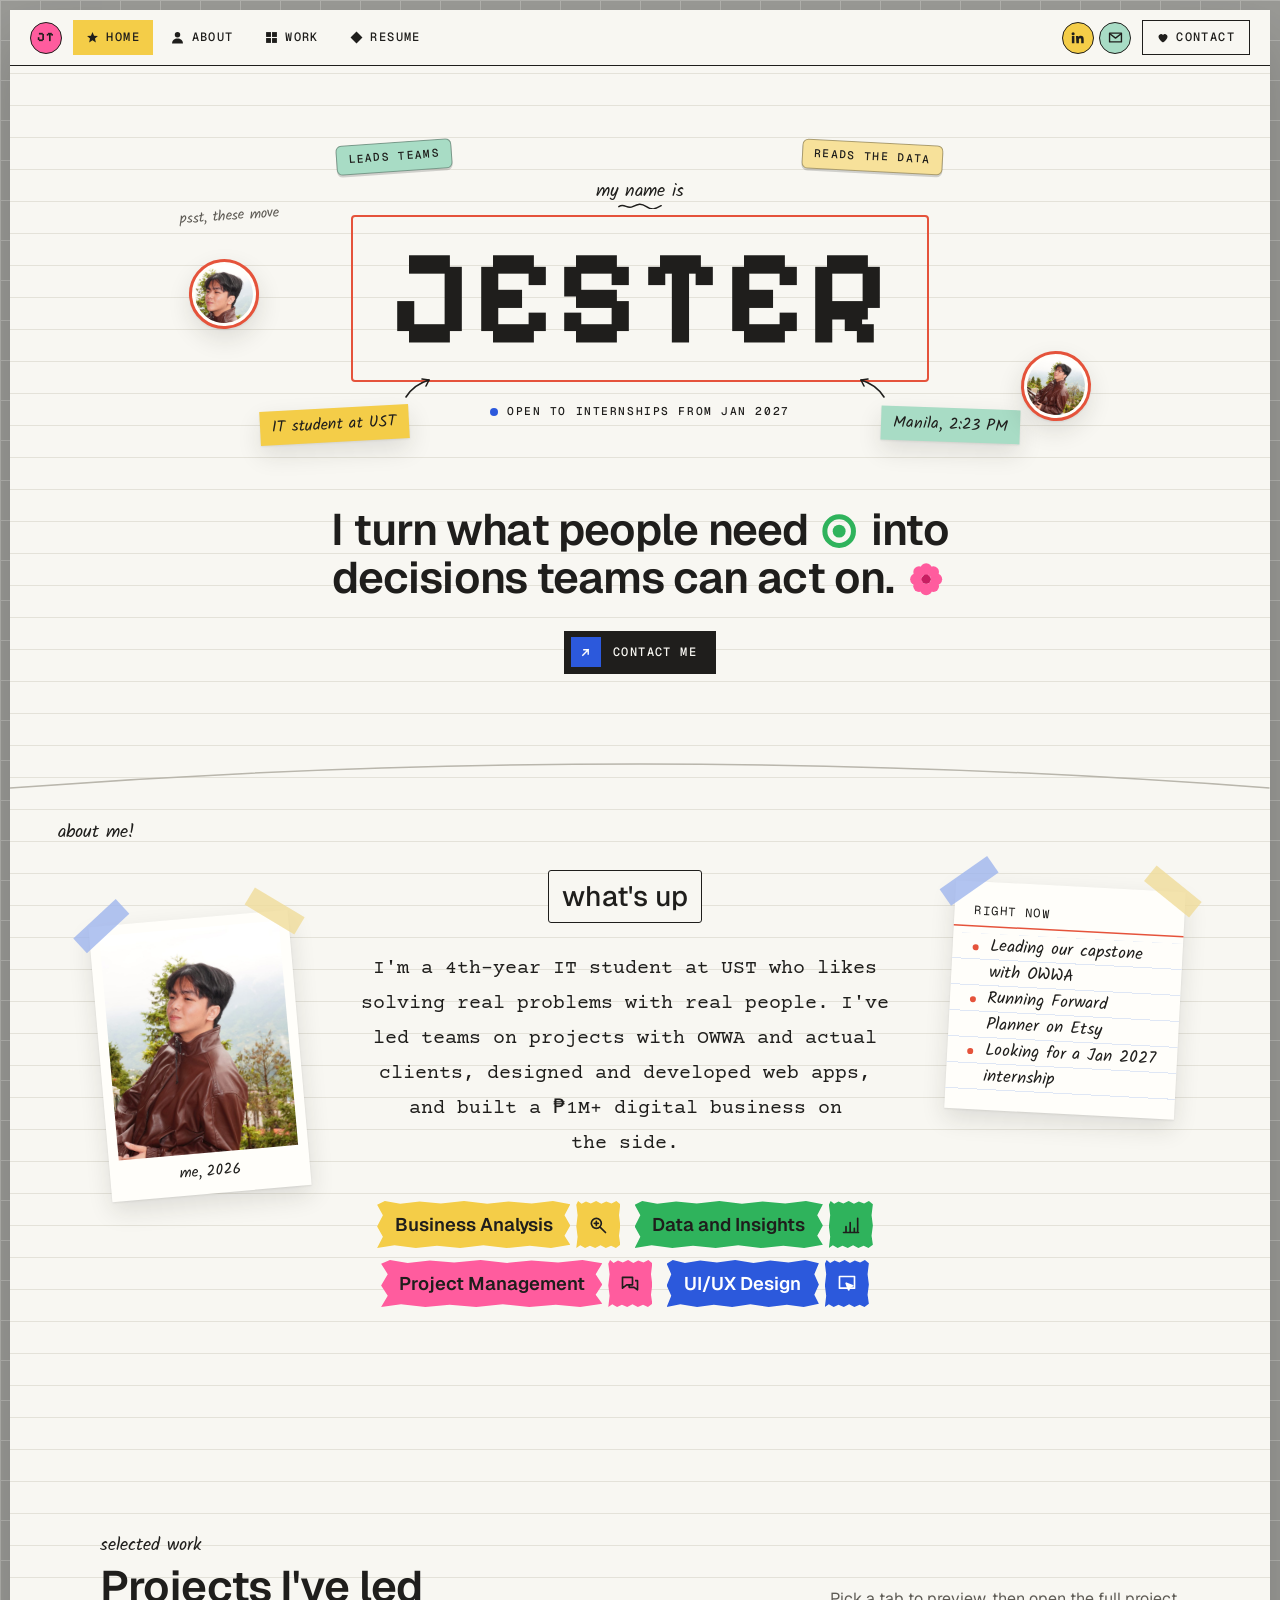
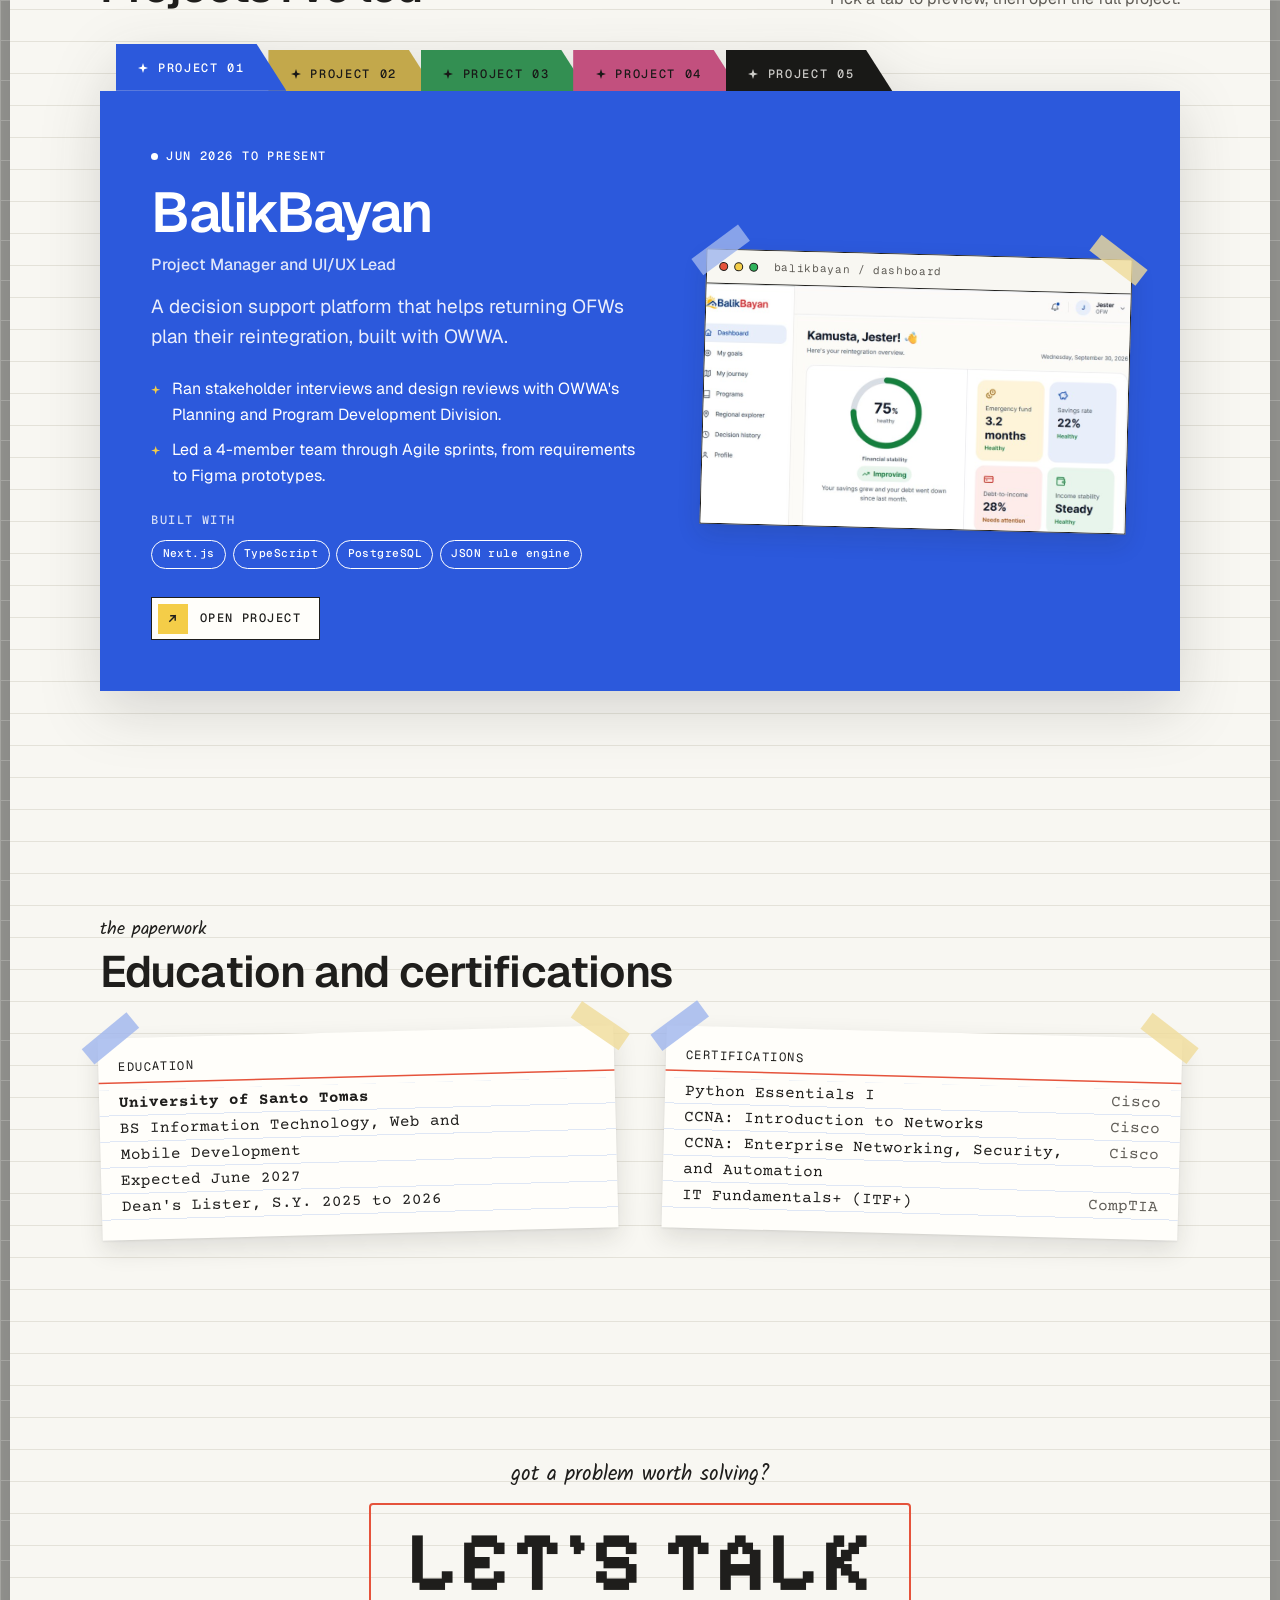
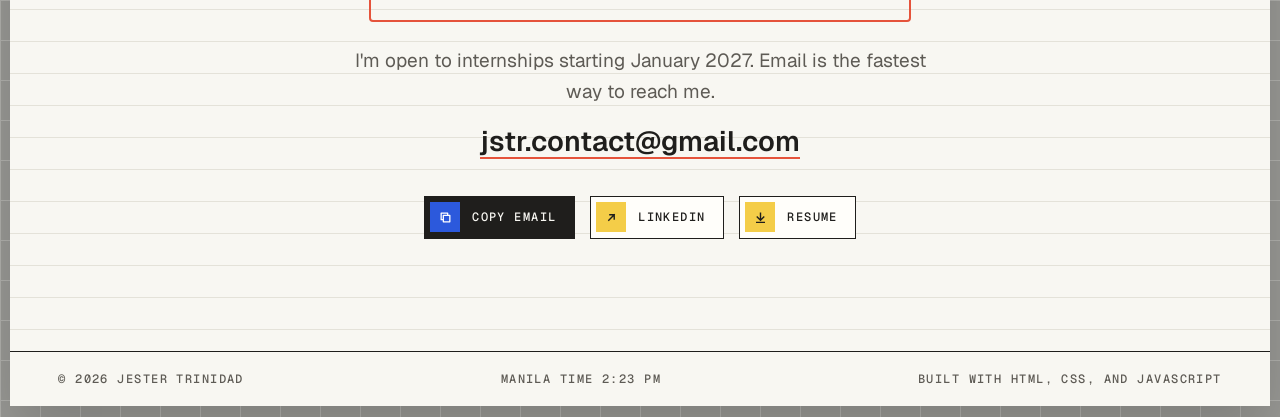
==== commit 08807efb: "Update about text and fonts" ====
--- a/index.html
+++ b/index.html
@@ -147,7 +147,7 @@
                 <span class="chip__icon"><svg viewBox="0 0 24 24" fill="none" stroke="currentColor" stroke-width="2" stroke-linecap="round" aria-hidden="true"><path d="M3 21h18M6 21v-7M11 21V9M16 21v-5M20 21V4"/></svg></span>
               </li>
               <li class="chip" style="--chip: var(--pink);">
-                <span class="chip__label">User Research</span>
+                <span class="chip__label">Project Management</span>
                 <span class="chip__icon"><svg viewBox="0 0 24 24" fill="none" stroke="currentColor" stroke-width="2" stroke-linejoin="round" aria-hidden="true"><path d="M3 4h12v9H8l-5 4z"/><path d="M18 8h3v11l-4-3h-6v-3"/></svg></span>
               </li>
               <li class="chip" style="--chip: var(--blue); --chip-ink: #fff;">
@@ -173,7 +173,7 @@
         <div class="work__head">
           <div>
             <p class="hand">selected work</p>
-            <h2>Things I've led</h2>
+            <h2>Projects I've led</h2>
           </div>
           <p class="muted">Pick a tab to preview, then open the full project.</p>
         </div>
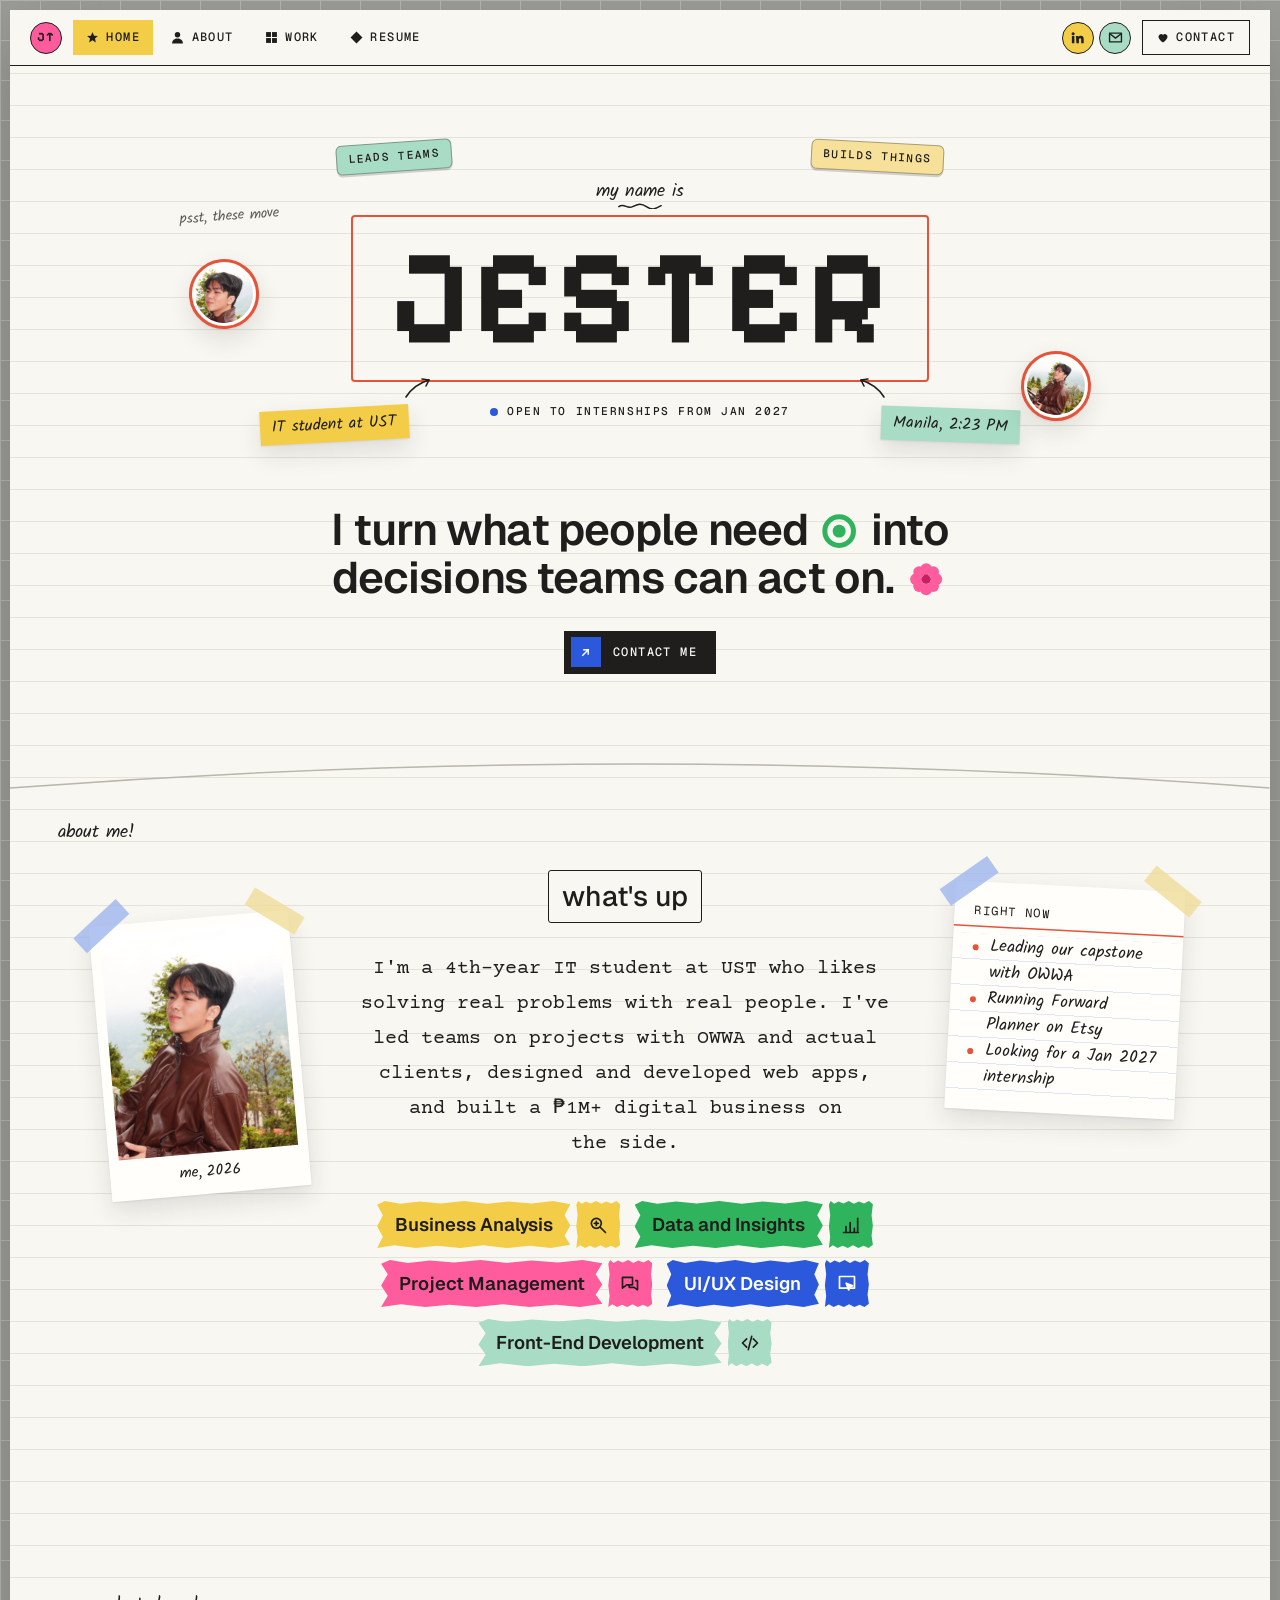
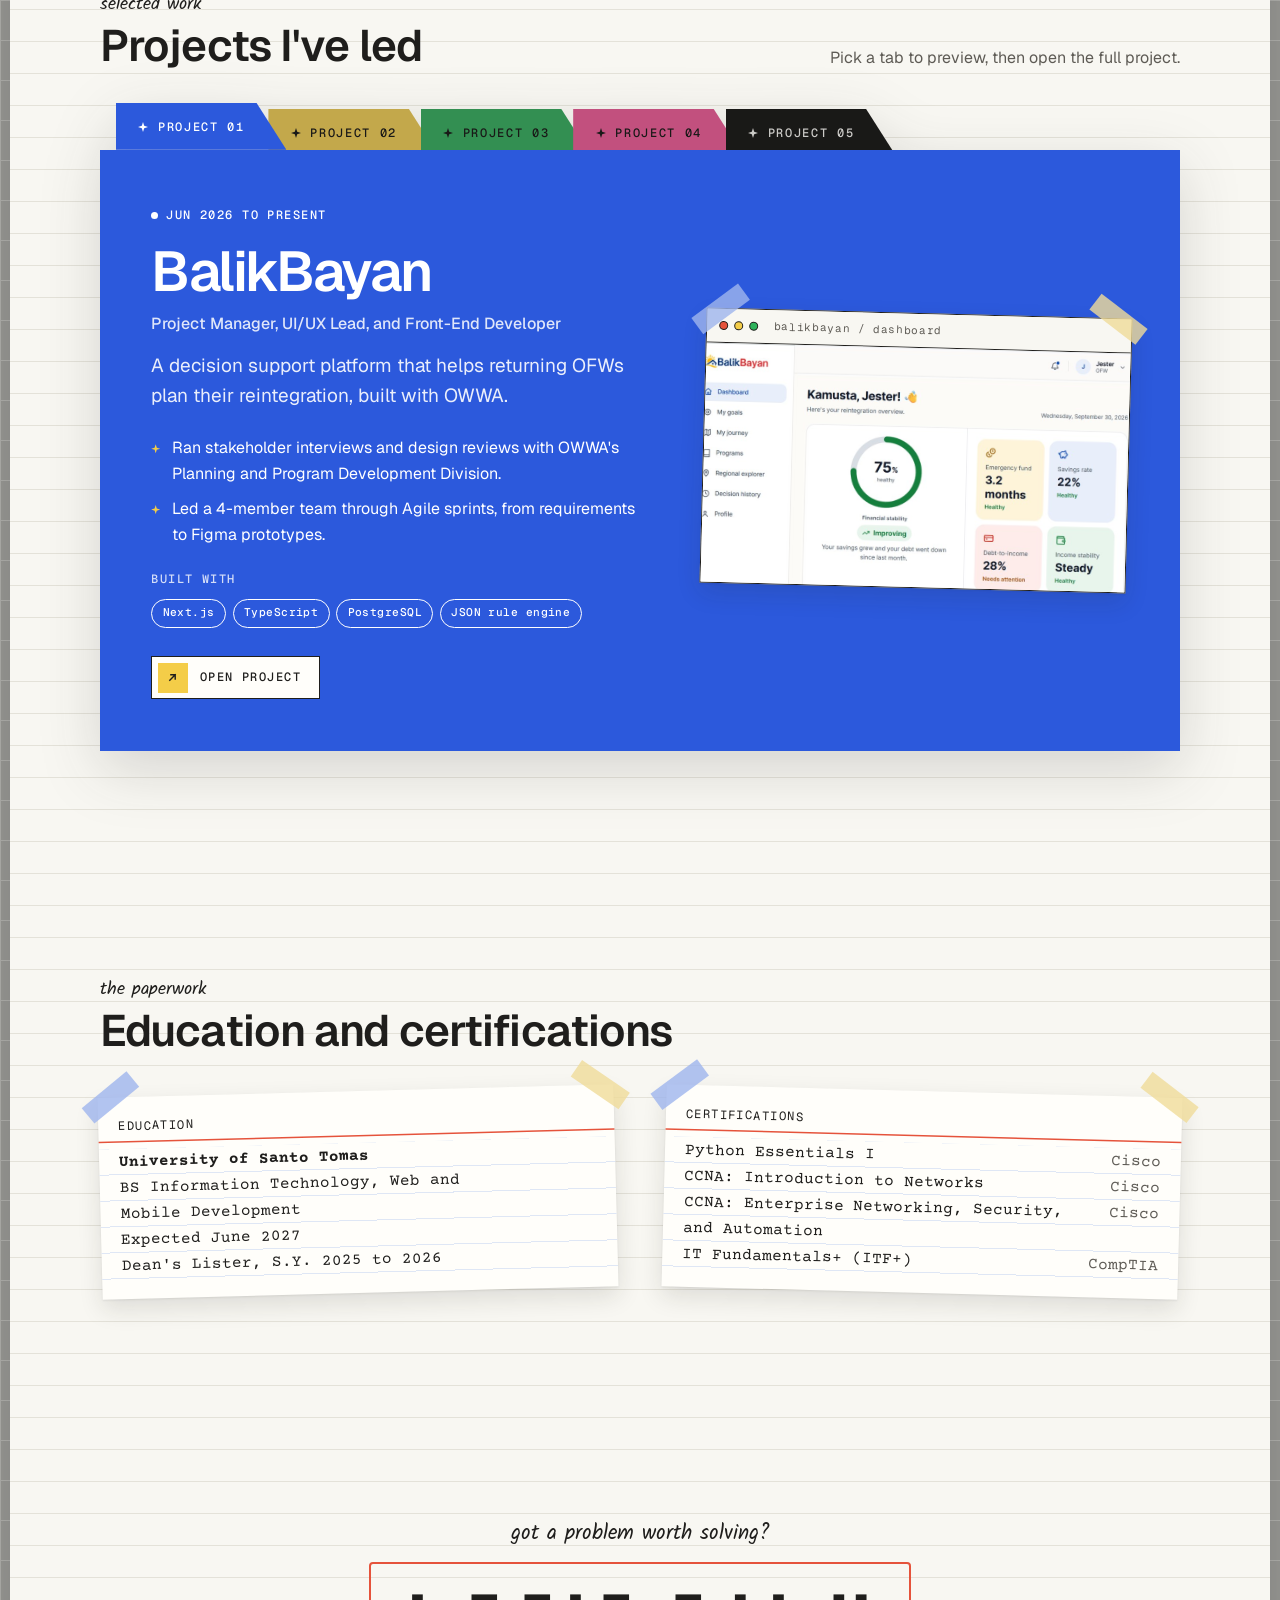
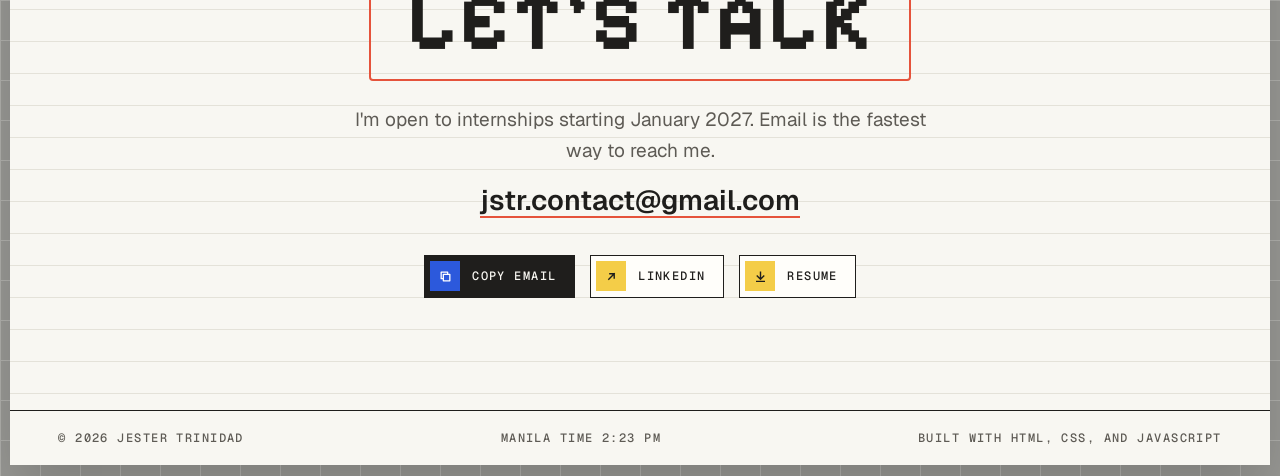
==== commit 2e73f6f2: "Update about text and fonts" ====
--- a/index.html
+++ b/index.html
@@ -3,8 +3,8 @@
 <head>
   <meta charset="utf-8">
   <meta name="viewport" content="width=device-width, initial-scale=1">
-  <title>Jester Trinidad | IT student in analytics, business, and product</title>
-  <meta name="description" content="Jester Trinidad is an IT student at the University of Santo Tomas who leads projects from stakeholder research to data-informed design.">
+  <title>Jester Trinidad | IT student, project lead, and founder</title>
+  <meta name="description" content="Jester Trinidad is a 4th-year IT student at the University of Santo Tomas who leads projects, designs and builds web apps, and runs a digital business.">
 
   <meta property="og:title" content="Jester Trinidad">
   <meta property="og:description" content="IT student at UST, founder of Forward Planner, and project lead on systems built with real clients.">
@@ -68,7 +68,7 @@
       <section class="hero" id="top">
         <div class="hero__stage">
           <span class="sticker sticker--mint hero__tag hero__tag--a" data-drag>Leads teams</span>
-          <span class="sticker sticker--butter hero__tag hero__tag--b" data-drag>Reads the data</span>
+          <span class="sticker sticker--butter hero__tag hero__tag--b" data-drag>Builds things</span>
 
           <p class="hand hero__hi">
             my name is
@@ -153,6 +153,10 @@
               <li class="chip" style="--chip: var(--blue); --chip-ink: #fff;">
                 <span class="chip__label">UI/UX Design</span>
                 <span class="chip__icon"><svg viewBox="0 0 24 24" fill="none" stroke="currentColor" stroke-width="2" stroke-linejoin="round" aria-hidden="true"><rect x="3" y="3" width="18" height="14"/><path d="M11 11l8 3-3.5 1.5L14 19z" fill="currentColor"/></svg></span>
+              </li>
+              <li class="chip" style="--chip: var(--mint);">
+                <span class="chip__label">Front-End Development</span>
+                <span class="chip__icon"><svg viewBox="0 0 24 24" fill="none" stroke="currentColor" stroke-width="2" stroke-linecap="round" stroke-linejoin="round" aria-hidden="true"><path d="M8 7l-5 5 5 5M16 7l5 5-5 5M14 4l-4 16"/></svg></span>
               </li>
             </ul>
           </div>
@@ -207,7 +211,7 @@
             <div>
               <p class="mono panel__meta">Jun 2026 to present</p>
               <h3 class="panel__title">BalikBayan</h3>
-              <p class="panel__role">Project Manager and UI/UX Lead</p>
+              <p class="panel__role">Project Manager, UI/UX Lead, and Front-End Developer</p>
               <p class="panel__lede">A decision support platform that helps returning OFWs plan their reintegration, built with OWWA.</p>
               <ul class="panel__points">
                 <li>Ran stakeholder interviews and design reviews with OWWA&#x27;s Planning and Program Development Division.</li>
@@ -251,10 +255,10 @@
             <div>
               <p class="mono panel__meta">May 2026</p>
               <h3 class="panel__title">Komyut AI</h3>
-              <p class="panel__role">UI/UX Designer and Backend Developer</p>
+              <p class="panel__role">UI/UX Designer and Front-End Developer</p>
               <p class="panel__lede">A web app that helps Metro Manila commuters plan better trips, with AI suggestions on when to leave and how crowded the ride will be.</p>
               <ul class="panel__points">
-                <li>Designed the UI and wireframes for the whole app.</li>
+                <li>Designed the UI and wireframes, then built front-end screens in React and Tailwind CSS.</li>
                 <li>Built the Google Maps API integration and user authentication with a teammate.</li>
               </ul>
               <p class="mono panel__label">Built with</p>
@@ -273,10 +277,10 @@
             <div>
               <p class="mono panel__meta">Aug 2025 to May 2026</p>
               <h3 class="panel__title">RMTY Designs</h3>
-              <p class="panel__role">Project Manager and Product Designer</p>
+              <p class="panel__role">Project Manager and UI/UX Designer</p>
               <p class="panel__lede">A centralized communication system for RMTY Designs, an architecture studio.</p>
               <ul class="panel__points">
-                <li>Coordinated an 8-member team and turned client requirements into features and milestones.</li>
+                <li>Coordinated an 8-member team and designed the wireframes and UI/UX.</li>
                 <li>Built backend messaging features, including an SMS API integration.</li>
               </ul>
               <p class="mono panel__label">Built with</p>
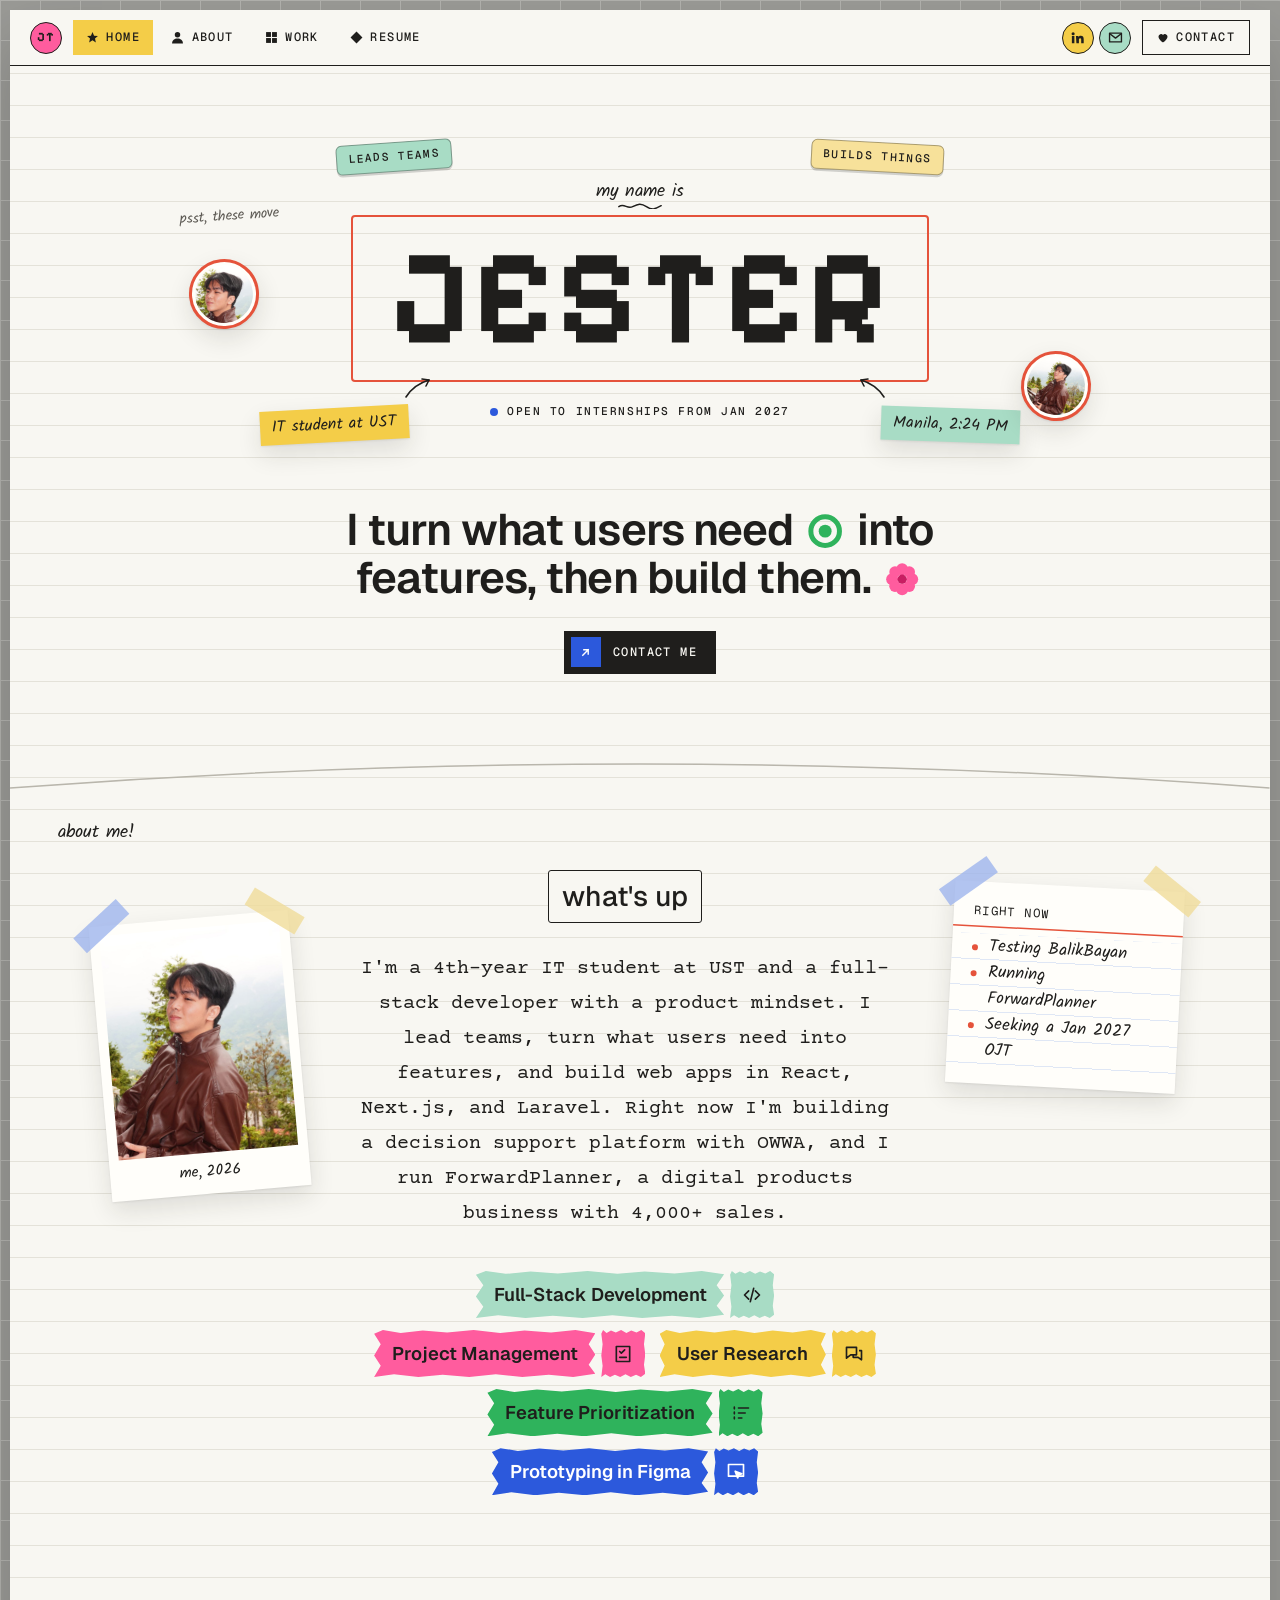
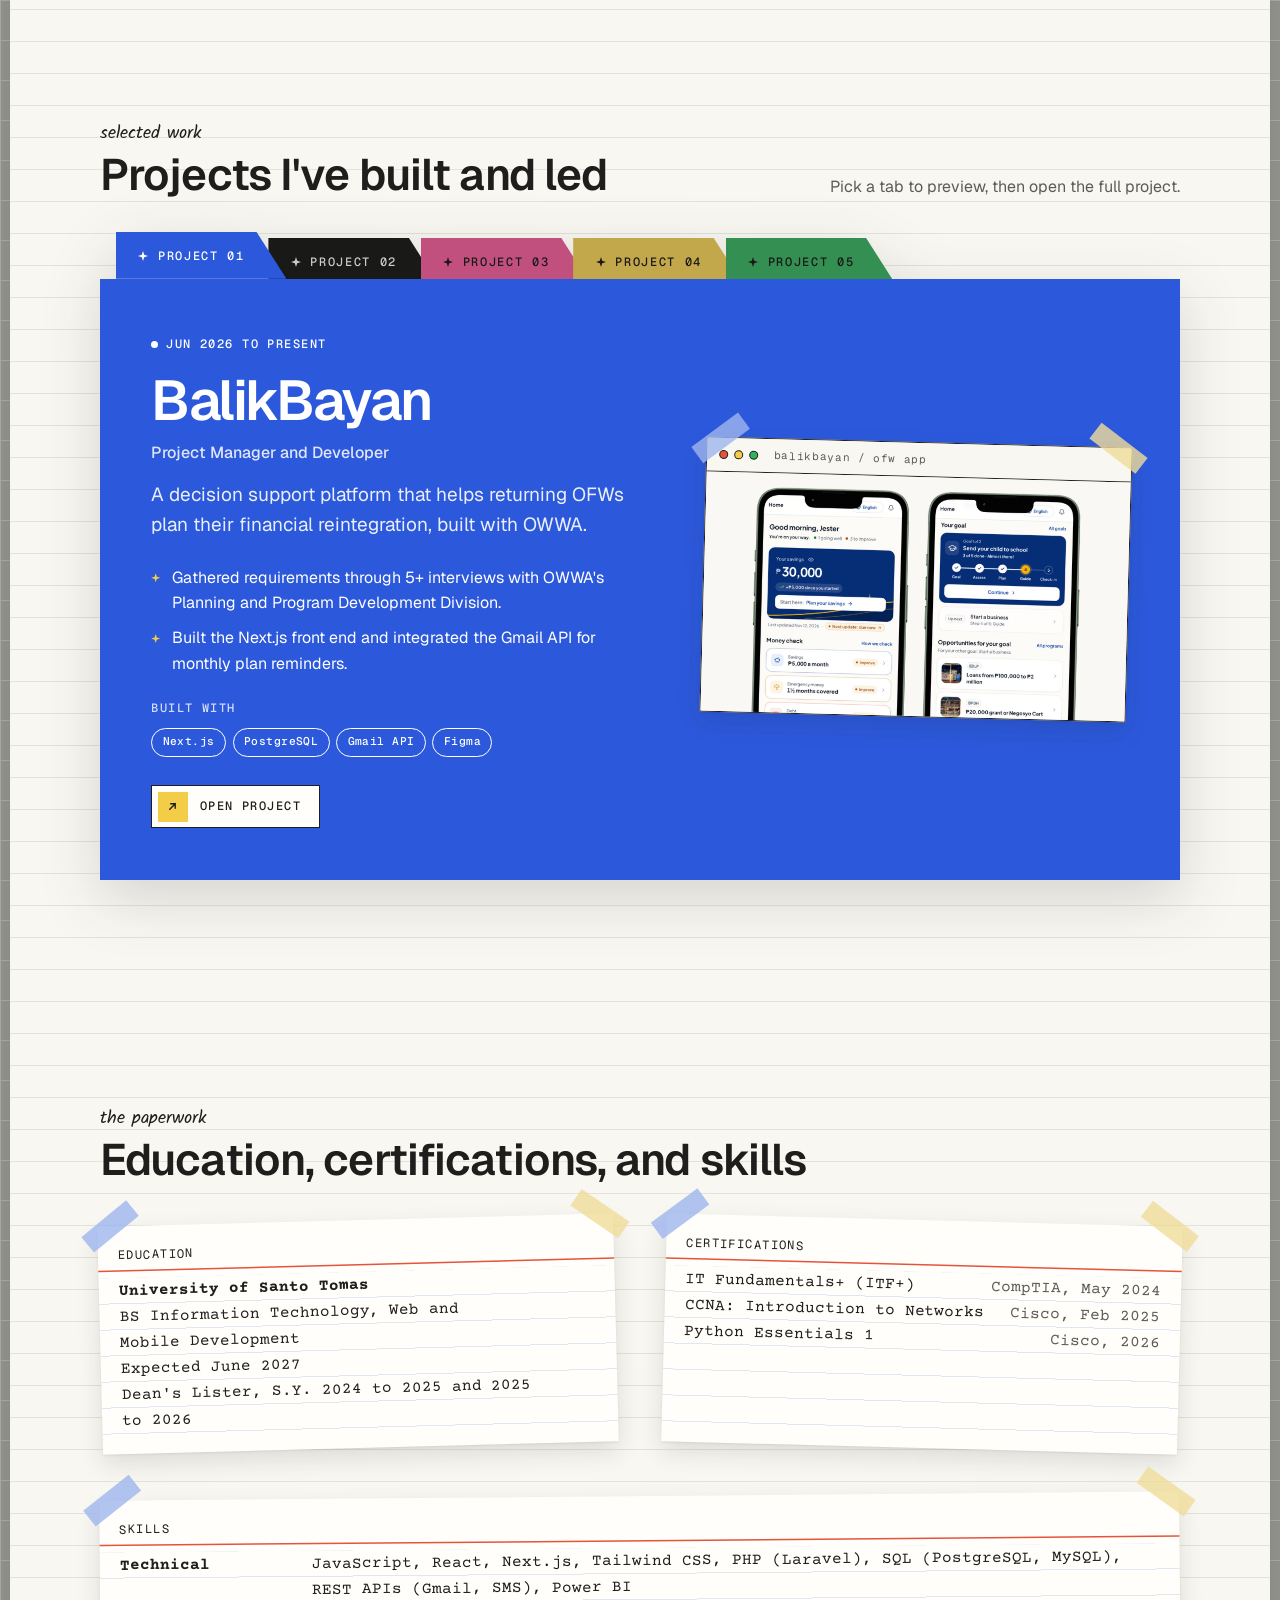
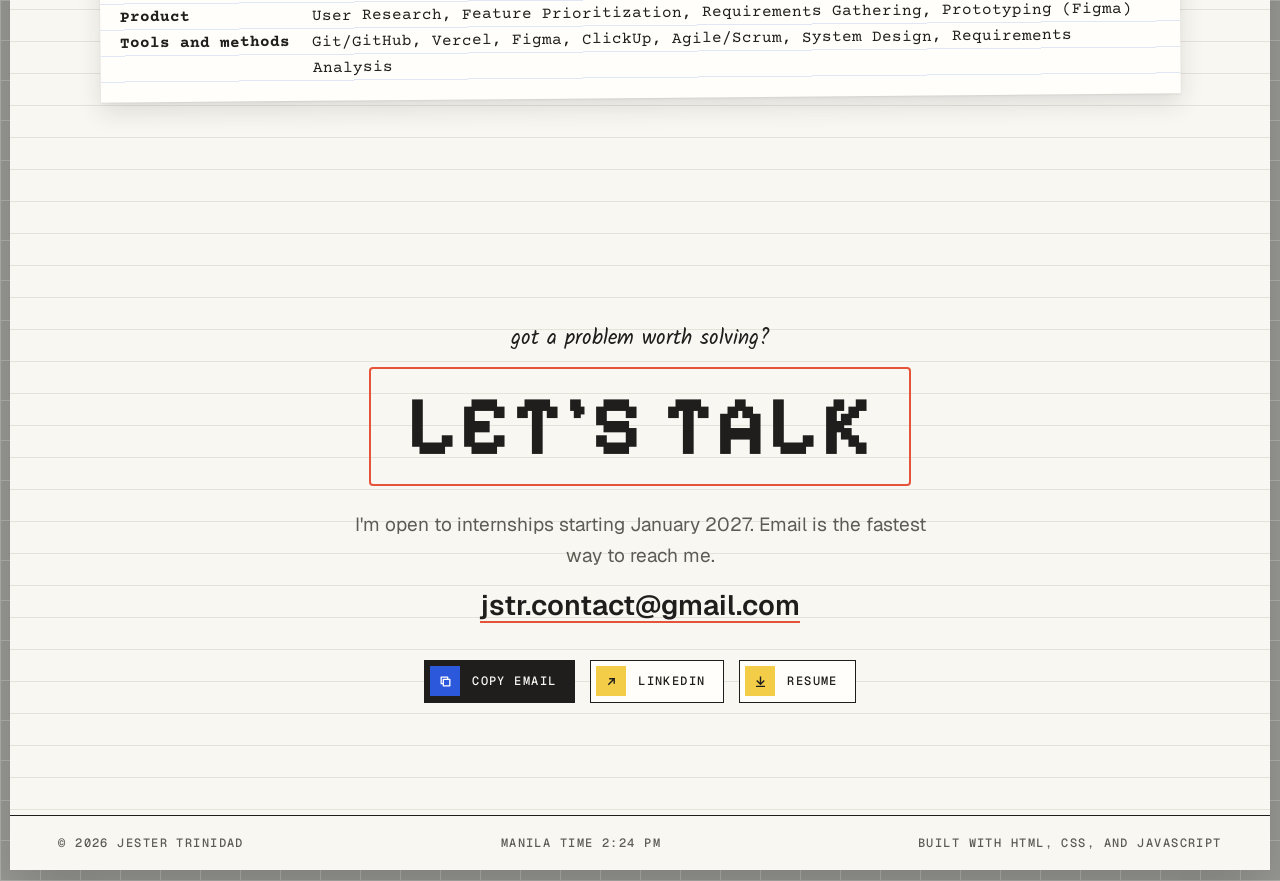
==== commit 01e7356b: "Update site to match new resume" ====
--- a/index.html
+++ b/index.html
@@ -3,11 +3,11 @@
 <head>
   <meta charset="utf-8">
   <meta name="viewport" content="width=device-width, initial-scale=1">
-  <title>Jester Trinidad | IT student, project lead, and founder</title>
-  <meta name="description" content="Jester Trinidad is a 4th-year IT student at the University of Santo Tomas who leads projects, designs and builds web apps, and runs a digital business.">
+  <title>Jester Trinidad | Full-stack developer with a product mindset</title>
+  <meta name="description" content="Jester Trinidad is a 4th-year IT student at UST and a full-stack developer with a product mindset, building web apps in React, Next.js, and Laravel.">
 
   <meta property="og:title" content="Jester Trinidad">
-  <meta property="og:description" content="IT student at UST, founder of Forward Planner, and project lead on systems built with real clients.">
+  <meta property="og:description" content="Full-stack developer with a product mindset. Building a decision support platform with OWWA and running ForwardPlanner, a digital products business with 4,000+ sales.">
   <meta property="og:url" content="https://jestertrinidad.com">
   <meta property="og:type" content="website">
 
@@ -105,9 +105,9 @@
         </div>
 
         <h2 class="hero__line">
-          I turn what people need
+          I turn what users need
           <svg class="glyph" viewBox="0 0 24 24" aria-hidden="true"><circle cx="12" cy="12" r="10" fill="none" stroke="#2fb35c" stroke-width="3.5"/><circle cx="12" cy="12" r="4.5" fill="#2fb35c"/></svg>
-          into decisions teams can act on.
+          into features, then build them.
           <svg class="glyph" viewBox="0 0 24 24" aria-hidden="true"><g fill="#ff5c9e"><circle cx="12" cy="5" r="4.2"/><circle cx="12" cy="19" r="4.2"/><circle cx="5" cy="12" r="4.2"/><circle cx="19" cy="12" r="4.2"/><circle cx="7" cy="7" r="4"/><circle cx="17" cy="7" r="4"/><circle cx="7" cy="17" r="4"/><circle cx="17" cy="17" r="4"/></g><circle cx="12" cy="12" r="3.2" fill="#c81e62"/></svg>
         </h2>
 
@@ -132,31 +132,32 @@
           <div class="about__center">
             <span class="boxlabel">what's up</span>
             <p class="about__text">
-              I'm a 4th-year IT student at UST who likes solving real problems with real people.
-              I've led teams on projects with OWWA and actual clients, designed and developed web apps,
-              and built a ₱1M+ digital business on the side.
+              I'm a 4th-year IT student at UST and a full-stack developer with a product mindset.
+              I lead teams, turn what users need into features, and build web apps in React, Next.js, and Laravel.
+              Right now I'm building a decision support platform with OWWA, and I run ForwardPlanner,
+              a digital products business with 4,000+ sales.
             </p>
 
             <ul class="chip-row">
-              <li class="chip" style="--chip: var(--butter);">
-                <span class="chip__label">Business Analysis</span>
-                <span class="chip__icon"><svg viewBox="0 0 24 24" fill="none" stroke="currentColor" stroke-width="2" stroke-linecap="round" stroke-linejoin="round" aria-hidden="true"><circle cx="10" cy="10" r="6"/><path d="M14.5 14.5L21 21M7.5 10h5M10 7.5v5"/></svg></span>
-              </li>
-              <li class="chip" style="--chip: var(--green);">
-                <span class="chip__label">Data and Insights</span>
-                <span class="chip__icon"><svg viewBox="0 0 24 24" fill="none" stroke="currentColor" stroke-width="2" stroke-linecap="round" aria-hidden="true"><path d="M3 21h18M6 21v-7M11 21V9M16 21v-5M20 21V4"/></svg></span>
+              <li class="chip" style="--chip: var(--mint);">
+                <span class="chip__label">Full-Stack Development</span>
+                <span class="chip__icon"><svg viewBox="0 0 24 24" fill="none" stroke="currentColor" stroke-width="2" stroke-linecap="round" stroke-linejoin="round" aria-hidden="true"><path d="M8 7l-5 5 5 5M16 7l5 5-5 5M14 4l-4 16"/></svg></span>
               </li>
               <li class="chip" style="--chip: var(--pink);">
                 <span class="chip__label">Project Management</span>
+                <span class="chip__icon"><svg viewBox="0 0 24 24" fill="none" stroke="currentColor" stroke-width="2" stroke-linecap="round" stroke-linejoin="round" aria-hidden="true"><rect x="4" y="3" width="16" height="18"/><path d="M8 9l2 2 4-4M8 16h8"/></svg></span>
+              </li>
+              <li class="chip" style="--chip: var(--butter);">
+                <span class="chip__label">User Research</span>
                 <span class="chip__icon"><svg viewBox="0 0 24 24" fill="none" stroke="currentColor" stroke-width="2" stroke-linejoin="round" aria-hidden="true"><path d="M3 4h12v9H8l-5 4z"/><path d="M18 8h3v11l-4-3h-6v-3"/></svg></span>
               </li>
+              <li class="chip" style="--chip: var(--green);">
+                <span class="chip__label">Feature Prioritization</span>
+                <span class="chip__icon"><svg viewBox="0 0 24 24" fill="none" stroke="currentColor" stroke-width="2" stroke-linecap="round" aria-hidden="true"><path d="M9 6h12M9 12h8M9 18h4M4 5v2M4 11v2M4 17v2"/></svg></span>
+              </li>
               <li class="chip" style="--chip: var(--blue); --chip-ink: #fff;">
-                <span class="chip__label">UI/UX Design</span>
+                <span class="chip__label">Prototyping in Figma</span>
                 <span class="chip__icon"><svg viewBox="0 0 24 24" fill="none" stroke="currentColor" stroke-width="2" stroke-linejoin="round" aria-hidden="true"><rect x="3" y="3" width="18" height="14"/><path d="M11 11l8 3-3.5 1.5L14 19z" fill="currentColor"/></svg></span>
-              </li>
-              <li class="chip" style="--chip: var(--mint);">
-                <span class="chip__label">Front-End Development</span>
-                <span class="chip__icon"><svg viewBox="0 0 24 24" fill="none" stroke="currentColor" stroke-width="2" stroke-linecap="round" stroke-linejoin="round" aria-hidden="true"><path d="M8 7l-5 5 5 5M16 7l5 5-5 5M14 4l-4 16"/></svg></span>
               </li>
             </ul>
           </div>
@@ -164,9 +165,9 @@
           <aside class="index-card tape about__card" data-drag>
             <p class="index-card__title">Right now</p>
             <ul>
-              <li>Leading our capstone with OWWA</li>
-              <li>Running Forward Planner on Etsy</li>
-              <li>Looking for a Jan 2027 internship</li>
+              <li>Testing BalikBayan</li>
+              <li>Running ForwardPlanner</li>
+              <li>Seeking a Jan 2027 OJT</li>
             </ul>
           </aside>
         </div>
@@ -177,7 +178,7 @@
         <div class="work__head">
           <div>
             <p class="hand">selected work</p>
-            <h2>Projects I've led</h2>
+            <h2>Projects I've built and led</h2>
           </div>
           <p class="muted">Pick a tab to preview, then open the full project.</p>
         </div>
@@ -188,19 +189,19 @@
               <svg viewBox="0 0 10 10" fill="currentColor" aria-hidden="true"><path d="M5 0l1.2 3.8L10 5 6.2 6.2 5 10 3.8 6.2 0 5l3.8-1.2z"/></svg>
               Project 01
             </button>
-            <button class="stack__tab" role="tab" id="tab-2" aria-controls="panel-2" aria-selected="false" tabindex="-1" style="--tab: var(--butter); --tab-ink: var(--ink);">
+            <button class="stack__tab" role="tab" id="tab-2" aria-controls="panel-2" aria-selected="false" tabindex="-1" style="--tab: var(--ink); --tab-ink: var(--paper);">
               <svg viewBox="0 0 10 10" fill="currentColor" aria-hidden="true"><path d="M5 0l1.2 3.8L10 5 6.2 6.2 5 10 3.8 6.2 0 5l3.8-1.2z"/></svg>
               Project 02
             </button>
-            <button class="stack__tab" role="tab" id="tab-3" aria-controls="panel-3" aria-selected="false" tabindex="-1" style="--tab: var(--green); --tab-ink: var(--ink);">
+            <button class="stack__tab" role="tab" id="tab-3" aria-controls="panel-3" aria-selected="false" tabindex="-1" style="--tab: var(--pink); --tab-ink: var(--ink);">
               <svg viewBox="0 0 10 10" fill="currentColor" aria-hidden="true"><path d="M5 0l1.2 3.8L10 5 6.2 6.2 5 10 3.8 6.2 0 5l3.8-1.2z"/></svg>
               Project 03
             </button>
-            <button class="stack__tab" role="tab" id="tab-4" aria-controls="panel-4" aria-selected="false" tabindex="-1" style="--tab: var(--pink); --tab-ink: var(--ink);">
+            <button class="stack__tab" role="tab" id="tab-4" aria-controls="panel-4" aria-selected="false" tabindex="-1" style="--tab: var(--butter); --tab-ink: var(--ink);">
               <svg viewBox="0 0 10 10" fill="currentColor" aria-hidden="true"><path d="M5 0l1.2 3.8L10 5 6.2 6.2 5 10 3.8 6.2 0 5l3.8-1.2z"/></svg>
               Project 04
             </button>
-            <button class="stack__tab" role="tab" id="tab-5" aria-controls="panel-5" aria-selected="false" tabindex="-1" style="--tab: var(--ink); --tab-ink: var(--paper);">
+            <button class="stack__tab" role="tab" id="tab-5" aria-controls="panel-5" aria-selected="false" tabindex="-1" style="--tab: var(--green); --tab-ink: var(--ink);">
               <svg viewBox="0 0 10 10" fill="currentColor" aria-hidden="true"><path d="M5 0l1.2 3.8L10 5 6.2 6.2 5 10 3.8 6.2 0 5l3.8-1.2z"/></svg>
               Project 05
             </button>
@@ -211,14 +212,14 @@
             <div>
               <p class="mono panel__meta">Jun 2026 to present</p>
               <h3 class="panel__title">BalikBayan</h3>
-              <p class="panel__role">Project Manager, UI/UX Lead, and Front-End Developer</p>
-              <p class="panel__lede">A decision support platform that helps returning OFWs plan their reintegration, built with OWWA.</p>
-              <ul class="panel__points">
-                <li>Ran stakeholder interviews and design reviews with OWWA&#x27;s Planning and Program Development Division.</li>
-                <li>Led a 4-member team through Agile sprints, from requirements to Figma prototypes.</li>
+              <p class="panel__role">Project Manager and Developer</p>
+              <p class="panel__lede">A decision support platform that helps returning OFWs plan their financial reintegration, built with OWWA.</p>
+              <ul class="panel__points">
+                <li>Gathered requirements through 5+ interviews with OWWA&#x27;s Planning and Program Development Division.</li>
+                <li>Built the Next.js front end and integrated the Gmail API for monthly plan reminders.</li>
               </ul>
               <p class="mono panel__label">Built with</p>
-              <ul class="tech"><li>Next.js</li><li>TypeScript</li><li>PostgreSQL</li><li>JSON rule engine</li></ul>
+              <ul class="tech"><li>Next.js</li><li>PostgreSQL</li><li>Gmail API</li><li>Figma</li></ul>
               <div class="panel__actions">
                 <a class="btn btn--light" href="projects/balikbayan.html">
                   <span class="btn__icon"><svg viewBox="0 0 24 24" fill="none" stroke="currentColor" stroke-width="2.6" stroke-linecap="square" aria-hidden="true"><path d="M7 17L17 7M9 7h8v8"/></svg></span>
@@ -226,40 +227,84 @@
                 </a>
               </div>
             </div>
-            <a class="shot tape panel__shot" href="projects/balikbayan.html" tabindex="-1" aria-hidden="true"><div class="shot__bar" aria-hidden="true"><span></span><span></span><span></span><span class="shot__url">balikbayan / dashboard</span></div><img src="assets/images/projects/balikbayan.jpg" alt="BalikBayan dashboard showing a financial stability score and cards for emergency fund, savings rate, debt-to-income, and income stability" loading="lazy"></a>
-          </article>
-          <!-- 02 Just Elias -->
-          <article class="stack__panel" role="tabpanel" id="panel-2" aria-labelledby="tab-2" hidden style="--panel: var(--butter); --panel-ink: var(--ink); --panel-accent: var(--red);">
-            <div>
-              <p class="mono panel__meta">Jan 2023 to present</p>
-              <h3 class="panel__title"> Forward Planner</h3>
-              <p class="panel__role">Founder and Growth Strategist</p>
-              <p class="panel__lede">My digital business. I sell digital planners on Etsy through Forward Planner and run paid promotions for app and digital product brands.</p>
-              <ul class="panel__points">
-                <li>Grew the business to ₱1M+ in revenue within 18 months.</li>
-                <li>Compared engagement across 3 platforms, shifted to short-form video, and grew a 500K+ combined audience.</li>
+            <a class="shot tape panel__shot" href="projects/balikbayan.html" tabindex="-1" aria-hidden="true"><div class="shot__bar" aria-hidden="true"><span></span><span></span><span></span><span class="shot__url">balikbayan / ofw app</span></div><img src="assets/images/projects/balikbayan.jpg" alt="Two BalikBayan phone screens: a home screen with total savings and a money check, and a goal screen at step 4 of 5 with matching OWWA programs" loading="lazy"></a>
+          </article>
+          <!-- 02 4 Siblings Motorcycle Service -->
+          <article class="stack__panel" role="tabpanel" id="panel-2" aria-labelledby="tab-2" hidden style="--panel: var(--ink); --panel-ink: var(--paper); --panel-accent: var(--mint);">
+            <div>
+              <p class="mono panel__meta">Aug 2026 to present</p>
+              <h3 class="panel__title">4 Siblings Motorcycle Service</h3>
+              <p class="panel__role">Project Manager and Developer</p>
+              <p class="panel__lede">A searchable operations system for a motorcycle repair shop that ran on paper, with dashboards for the owner.</p>
+              <ul class="panel__points">
+                <li>Built a searchable Laravel system that cut record lookups from 10+ minutes to under 2 in client testing.</li>
+                <li>Built 3 Power BI dashboards tracking 7 KPIs for the shop owner.</li>
+              </ul>
+              <p class="mono panel__label">Built with</p>
+              <ul class="tech"><li>Laravel</li><li>MySQL</li><li>Power BI</li></ul>
+              <div class="panel__actions">
+                <a class="btn btn--light" href="projects/4-siblings.html">
+                  <span class="btn__icon"><svg viewBox="0 0 24 24" fill="none" stroke="currentColor" stroke-width="2.6" stroke-linecap="square" aria-hidden="true"><path d="M7 17L17 7M9 7h8v8"/></svg></span>
+                  Open project
+                </a>
+              </div>
+            </div>
+            <a class="shot tape panel__shot" href="projects/4-siblings.html" tabindex="-1" aria-hidden="true"><div class="shot__bar" aria-hidden="true"><span></span><span></span><span></span><span class="shot__url">4-siblings / job orders</span></div><div class="shot__cover" style="--cover: var(--mint);"><strong>4 SIBLINGS</strong><span>motorcycle service operations</span></div></a>
+          </article>
+          <!-- 03 RMTY Designs -->
+          <article class="stack__panel" role="tabpanel" id="panel-3" aria-labelledby="tab-3" hidden style="--panel: var(--pink); --panel-ink: var(--ink); --panel-accent: var(--ink);">
+            <div>
+              <p class="mono panel__meta">Aug 2025 to May 2026</p>
+              <h3 class="panel__title">RMTY Designs</h3>
+              <p class="panel__role">Project Manager and Developer</p>
+              <p class="panel__lede">A centralized communication platform for RMTY Designs, an architecture studio, now deployed for the client.</p>
+              <ul class="panel__points">
+                <li>Cut missed client inquiries from 8 to 10 a week down to zero.</li>
+                <li>Built the Laravel backend and an SMS integration that automates 10 to 15 booking messages a week.</li>
+              </ul>
+              <p class="mono panel__label">Built with</p>
+              <ul class="tech"><li>Laravel</li><li>React</li><li>MySQL</li><li>Figma</li></ul>
+              <div class="panel__actions">
+                <a class="btn btn--light" href="projects/rmty-designs.html">
+                  <span class="btn__icon"><svg viewBox="0 0 24 24" fill="none" stroke="currentColor" stroke-width="2.6" stroke-linecap="square" aria-hidden="true"><path d="M7 17L17 7M9 7h8v8"/></svg></span>
+                  Open project
+                </a>
+              </div>
+            </div>
+            <a class="shot tape panel__shot" href="projects/rmty-designs.html" tabindex="-1" aria-hidden="true"><div class="shot__bar" aria-hidden="true"><span></span><span></span><span></span><span class="shot__url">rmtyarchitects.com</span></div><img src="assets/images/projects/rmty.jpg" alt="RMTY Designs website hero showing a modern house with a curved roof surrounded by palm trees" loading="lazy"></a>
+          </article>
+          <!-- 04 ForwardPlanner -->
+          <article class="stack__panel" role="tabpanel" id="panel-4" aria-labelledby="tab-4" hidden style="--panel: var(--butter); --panel-ink: var(--ink); --panel-accent: var(--red);">
+            <div>
+              <p class="mono panel__meta">Jan 2022 to present</p>
+              <h3 class="panel__title">ForwardPlanner</h3>
+              <p class="panel__role">Founder and Digital Product Owner</p>
+              <p class="panel__lede">My digital products business. I design and sell ready-to-use templates and planners on Etsy, and I run it on my own.</p>
+              <ul class="panel__points">
+                <li>Grew it to ₱1M+ in revenue within 18 months.</li>
+                <li>Reached 4,000+ sales with a 4.8-star rating from 587 reviews.</li>
               </ul>
               <p class="mono panel__label">Skills used</p>
-              <ul class="tech"><li>Social analytics</li><li>Etsy</li><li>Pricing</li><li>Negotiation</li></ul>
-              <div class="panel__actions">
-                <a class="btn btn--light" href="projects/just-elias.html">
-                  <span class="btn__icon"><svg viewBox="0 0 24 24" fill="none" stroke="currentColor" stroke-width="2.6" stroke-linecap="square" aria-hidden="true"><path d="M7 17L17 7M9 7h8v8"/></svg></span>
-                  Open project
-                </a>
-              </div>
-            </div>
-            <a class="shot tape panel__shot" href="projects/just-elias.html" tabindex="-1" aria-hidden="true"><div class="shot__bar" aria-hidden="true"><span></span><span></span><span></span><span class="shot__url">etsy.com/shop/ForwardPlanner</span></div><div class="shot__cover" style="--cover: var(--card);"><strong>FORWARD PLANNER</strong><span>digital planners on Etsy</span></div></a>
-          </article>
-          <!-- 03 Komyut AI -->
-          <article class="stack__panel" role="tabpanel" id="panel-3" aria-labelledby="tab-3" hidden style="--panel: var(--green); --panel-ink: var(--ink); --panel-accent: var(--ink);">
+              <ul class="tech"><li>Customer feedback</li><li>Sales data</li><li>Pricing</li><li>Product design</li></ul>
+              <div class="panel__actions">
+                <a class="btn btn--light" href="projects/forwardplanner.html">
+                  <span class="btn__icon"><svg viewBox="0 0 24 24" fill="none" stroke="currentColor" stroke-width="2.6" stroke-linecap="square" aria-hidden="true"><path d="M7 17L17 7M9 7h8v8"/></svg></span>
+                  Open project
+                </a>
+              </div>
+            </div>
+            <a class="shot tape panel__shot" href="projects/forwardplanner.html" tabindex="-1" aria-hidden="true"><div class="shot__bar" aria-hidden="true"><span></span><span></span><span></span><span class="shot__url">etsy.com/shop/ForwardPlanner</span></div><div class="shot__cover" style="--cover: var(--card);"><strong>FORWARD PLANNER</strong><span>templates and planners on Etsy</span></div></a>
+          </article>
+          <!-- 05 Komyut AI -->
+          <article class="stack__panel" role="tabpanel" id="panel-5" aria-labelledby="tab-5" hidden style="--panel: var(--green); --panel-ink: var(--ink); --panel-accent: var(--ink);">
             <div>
               <p class="mono panel__meta">May 2026</p>
               <h3 class="panel__title">Komyut AI</h3>
               <p class="panel__role">UI/UX Designer and Front-End Developer</p>
               <p class="panel__lede">A web app that helps Metro Manila commuters plan better trips, with AI suggestions on when to leave and how crowded the ride will be.</p>
               <ul class="panel__points">
-                <li>Designed the UI and wireframes, then built front-end screens in React and Tailwind CSS.</li>
-                <li>Built the Google Maps API integration and user authentication with a teammate.</li>
+                <li>Designed the full UI/UX and wireframes for the app.</li>
+                <li>Built the entire front end in React and Tailwind CSS.</li>
               </ul>
               <p class="mono panel__label">Built with</p>
               <ul class="tech"><li>React</li><li>Tailwind CSS</li><li>Google Maps API</li><li>OpenAI API</li><li>MongoDB</li></ul>
@@ -271,50 +316,6 @@
               </div>
             </div>
             <a class="shot tape panel__shot" href="projects/komyut-ai.html" tabindex="-1" aria-hidden="true"><div class="shot__bar" aria-hidden="true"><span></span><span></span><span></span><span class="shot__url">komyut-ai</span></div><img src="assets/images/projects/komyut-ai.jpg" alt="Komyut AI landing page with the headline Smarter Commutes. Better Everyday., a route search form, and an illustration of a yellow jeepney in Manila" loading="lazy"></a>
-          </article>
-          <!-- 04 RMTY Designs -->
-          <article class="stack__panel" role="tabpanel" id="panel-4" aria-labelledby="tab-4" hidden style="--panel: var(--pink); --panel-ink: var(--ink); --panel-accent: var(--ink);">
-            <div>
-              <p class="mono panel__meta">Aug 2025 to May 2026</p>
-              <h3 class="panel__title">RMTY Designs</h3>
-              <p class="panel__role">Project Manager and UI/UX Designer</p>
-              <p class="panel__lede">A centralized communication system for RMTY Designs, an architecture studio.</p>
-              <ul class="panel__points">
-                <li>Coordinated an 8-member team and designed the wireframes and UI/UX.</li>
-                <li>Built backend messaging features, including an SMS API integration.</li>
-              </ul>
-              <p class="mono panel__label">Built with</p>
-              <ul class="tech"><li>Laravel</li><li>React</li><li>SQL</li><li>Apache</li><li>Linux</li></ul>
-              <div class="panel__actions">
-                <a class="btn btn--light" href="projects/rmty-designs.html">
-                  <span class="btn__icon"><svg viewBox="0 0 24 24" fill="none" stroke="currentColor" stroke-width="2.6" stroke-linecap="square" aria-hidden="true"><path d="M7 17L17 7M9 7h8v8"/></svg></span>
-                  Open project
-                </a>
-              </div>
-            </div>
-            <a class="shot tape panel__shot" href="projects/rmty-designs.html" tabindex="-1" aria-hidden="true"><div class="shot__bar" aria-hidden="true"><span></span><span></span><span></span><span class="shot__url">rmtyarchitects.com</span></div><img src="assets/images/projects/rmty.jpg" alt="RMTY Designs website hero showing a modern house with a curved roof surrounded by palm trees" loading="lazy"></a>
-          </article>
-          <!-- 05 4 Siblings Motorcycle Service -->
-          <article class="stack__panel" role="tabpanel" id="panel-5" aria-labelledby="tab-5" hidden style="--panel: var(--ink); --panel-ink: var(--paper); --panel-accent: var(--mint);">
-            <div>
-              <p class="mono panel__meta">Aug to Sep 2026</p>
-              <h3 class="panel__title">4 Siblings Motorcycle Service</h3>
-              <p class="panel__role">Project Manager, Business Analysis</p>
-              <p class="panel__lede">An operations system design for a motorcycle repair shop, covering job orders, parts usage, and customer records.</p>
-              <ul class="panel__points">
-                <li>Mapped current workflows with the owner and diagnosed pain points.</li>
-                <li>Translated findings into data requirements, KPIs, and BI dashboards.</li>
-              </ul>
-              <p class="mono panel__label">Methods</p>
-              <ul class="tech"><li>Process mapping</li><li>KPIs</li><li>BI dashboards</li><li>Project charter</li></ul>
-              <div class="panel__actions">
-                <a class="btn btn--light" href="projects/4-siblings.html">
-                  <span class="btn__icon"><svg viewBox="0 0 24 24" fill="none" stroke="currentColor" stroke-width="2.6" stroke-linecap="square" aria-hidden="true"><path d="M7 17L17 7M9 7h8v8"/></svg></span>
-                  Open project
-                </a>
-              </div>
-            </div>
-            <a class="shot tape panel__shot" href="projects/4-siblings.html" tabindex="-1" aria-hidden="true"><div class="shot__bar" aria-hidden="true"><span></span><span></span><span></span><span class="shot__url">4-siblings / solution design</span></div><div class="shot__cover" style="--cover: var(--mint);"><strong>4 SIBLINGS</strong><span>motorcycle service operations</span></div></a>
           </article>
         </div>
       </section>
@@ -323,7 +324,7 @@
       <section class="section paperwork">
         <div class="paperwork__head">
           <p class="hand">the paperwork</p>
-          <h2>Education and certifications</h2>
+          <h2>Education, certifications, and skills</h2>
         </div>
         <div class="paperwork__grid">
           <div class="index-card tape" style="font-family: 'Courier Prime', 'Courier New', Courier, monospace; font-size: 1rem;">
@@ -331,15 +332,22 @@
             <p><strong>University of Santo Tomas</strong></p>
             <p>BS Information Technology, Web and Mobile Development</p>
             <p>Expected June 2027</p>
-            <p>Dean's Lister, S.Y. 2025 to 2026</p>
+            <p>Dean's Lister, S.Y. 2024 to 2025 and 2025 to 2026</p>
           </div>
           <div class="index-card tape" style="font-family: 'Courier Prime', 'Courier New', Courier, monospace; font-size: 1rem;">
             <p class="index-card__title">Certifications</p>
             <ul class="cert-list">
-              <li><span>Python Essentials I</span><span>Cisco</span></li>
-              <li><span>CCNA: Introduction to Networks</span><span>Cisco</span></li>
-              <li><span>CCNA: Enterprise Networking, Security, and Automation</span><span>Cisco</span></li>
-              <li><span>IT Fundamentals+ (ITF+)</span><span>CompTIA</span></li>
+              <li><span>IT Fundamentals+ (ITF+)</span><span>CompTIA, May 2024</span></li>
+              <li><span>CCNA: Introduction to Networks</span><span>Cisco, Feb 2025</span></li>
+              <li><span>Python Essentials 1</span><span>Cisco, 2026</span></li>
+            </ul>
+          </div>
+          <div class="index-card tape paperwork__wide" style="font-family: 'Courier Prime', 'Courier New', Courier, monospace; font-size: 1rem;">
+            <p class="index-card__title">Skills</p>
+            <ul class="skill-list">
+              <li><span class="skill-list__label">Technical</span><span>JavaScript, React, Next.js, Tailwind CSS, PHP (Laravel), SQL (PostgreSQL, MySQL), REST APIs (Gmail, SMS), Power BI</span></li>
+              <li><span class="skill-list__label">Product</span><span>User Research, Feature Prioritization, Requirements Gathering, Prototyping (Figma)</span></li>
+              <li><span class="skill-list__label">Tools and methods</span><span>Git/GitHub, Vercel, Figma, ClickUp, Agile/Scrum, System Design, Requirements Analysis</span></li>
             </ul>
           </div>
         </div>
--- a/css/pages.css
+++ b/css/pages.css
@@ -328,3 +328,29 @@
   background: var(--paper);
   color: var(--ink-soft);
 }
+
+/* Skills card spans the full width under education and certifications */
+.paperwork__grid .index-card.paperwork__wide {
+  grid-column: 1 / -1;
+  --r: -0.5deg;
+}
+
+.paperwork__grid .index-card:nth-child(2) { --r: 1.5deg; }
+
+.skill-list li {
+  display: grid;
+  grid-template-columns: 11rem minmax(0, 1fr);
+  gap: 0 1rem;
+}
+
+.skill-list__label {
+  font-weight: 700;
+}
+
+@media (max-width: 640px) {
+  .skill-list li { grid-template-columns: 1fr; }
+}
+
+@media (max-width: 640px) {
+  .cert-list li { flex-direction: column; gap: 0; }
+}
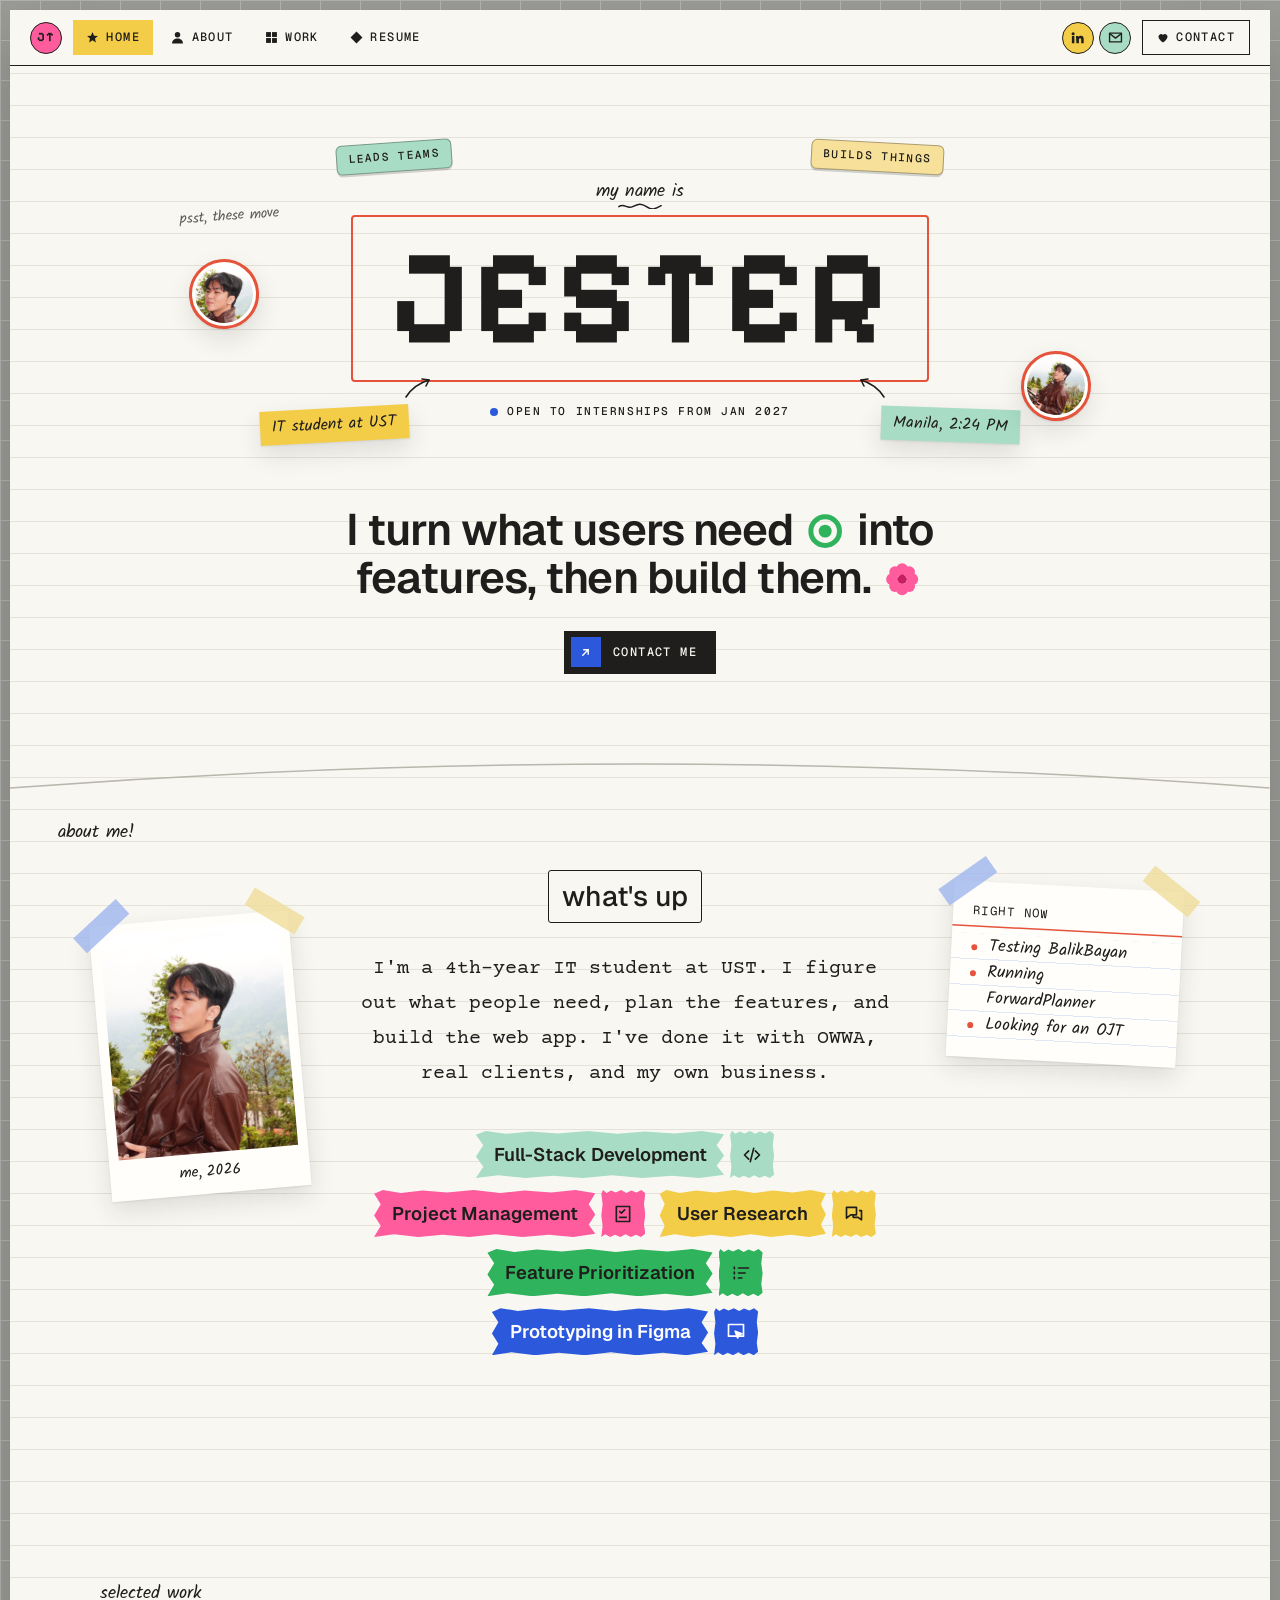
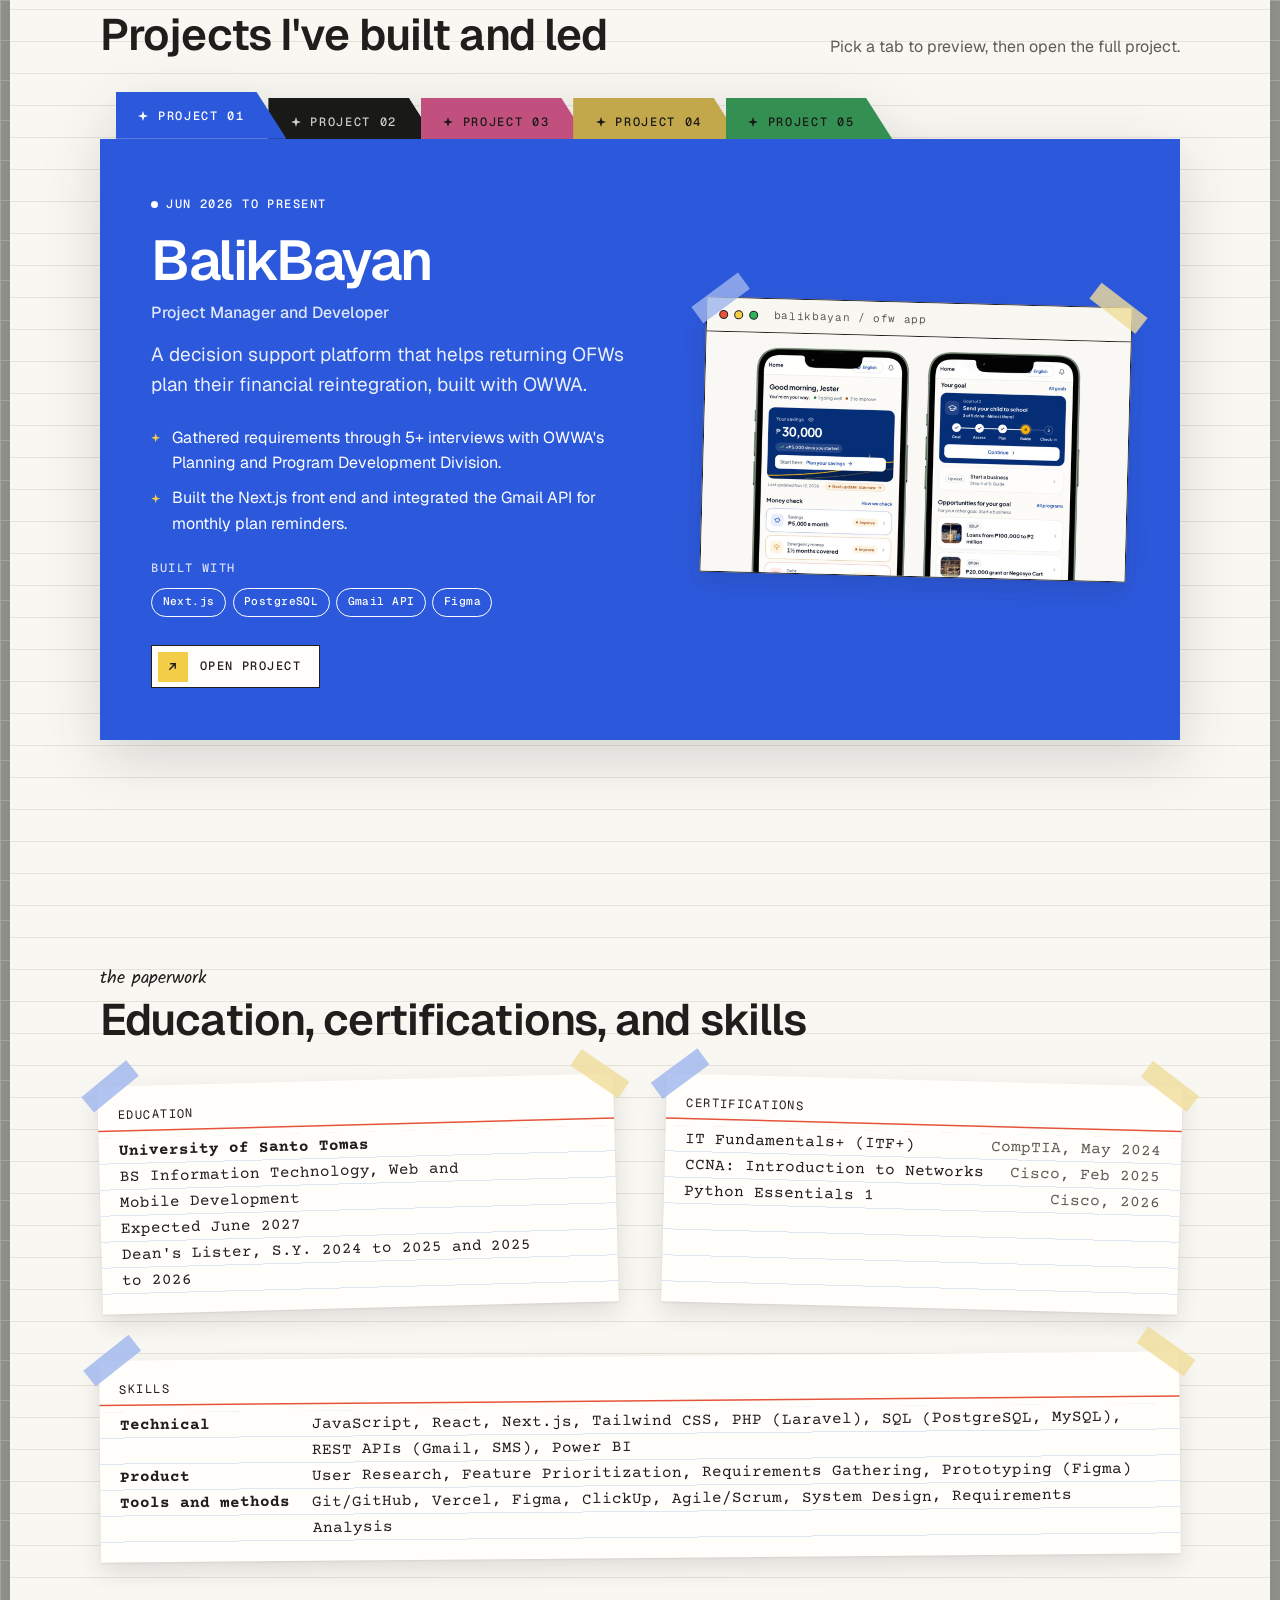
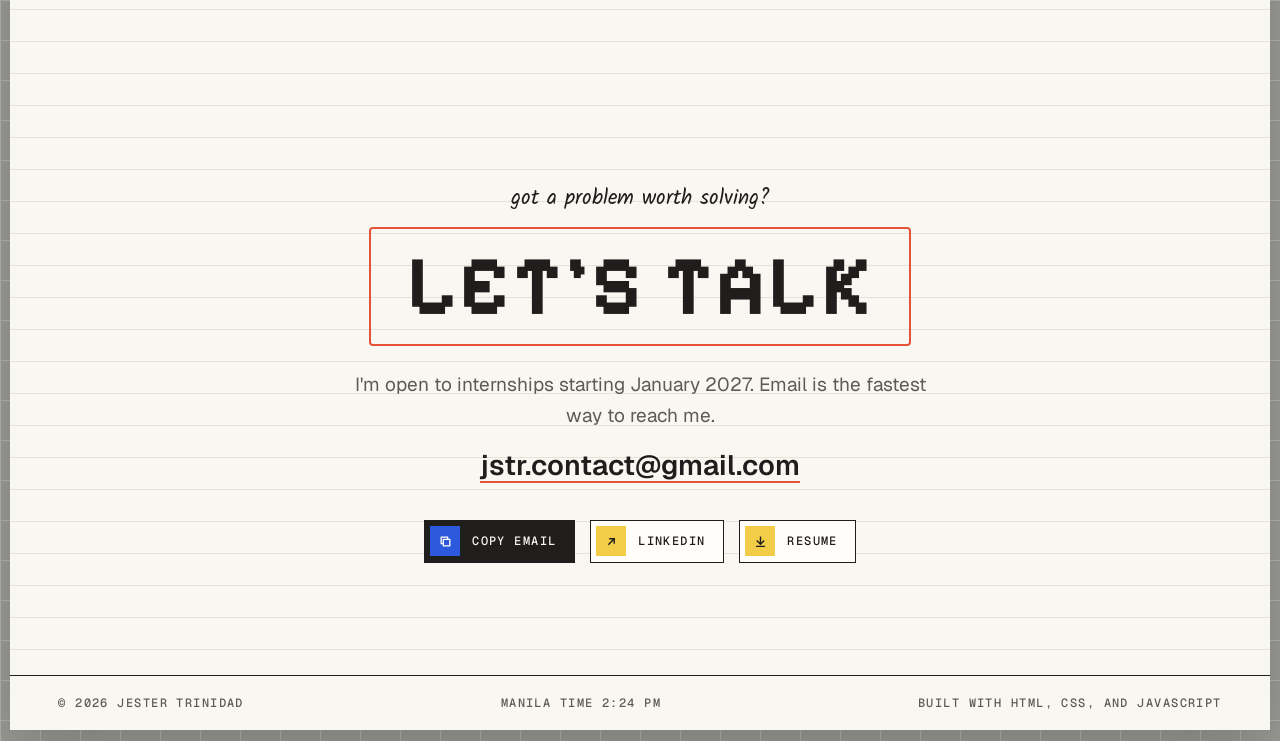
==== commit 287ccbb5: "Simplify about text" ====
--- a/index.html
+++ b/index.html
@@ -132,10 +132,9 @@
           <div class="about__center">
             <span class="boxlabel">what's up</span>
             <p class="about__text">
-              I'm a 4th-year IT student at UST and a full-stack developer with a product mindset.
-              I lead teams, turn what users need into features, and build web apps in React, Next.js, and Laravel.
-              Right now I'm building a decision support platform with OWWA, and I run ForwardPlanner,
-              a digital products business with 4,000+ sales.
+              I'm a 4th-year IT student at UST. I figure out what people need,
+              plan the features, and build the web app. I've done it with OWWA,
+              real clients, and my own business.
             </p>
 
             <ul class="chip-row">
@@ -167,7 +166,7 @@
             <ul>
               <li>Testing BalikBayan</li>
               <li>Running ForwardPlanner</li>
-              <li>Seeking a Jan 2027 OJT</li>
+              <li>Looking for an OJT</li>
             </ul>
           </aside>
         </div>
